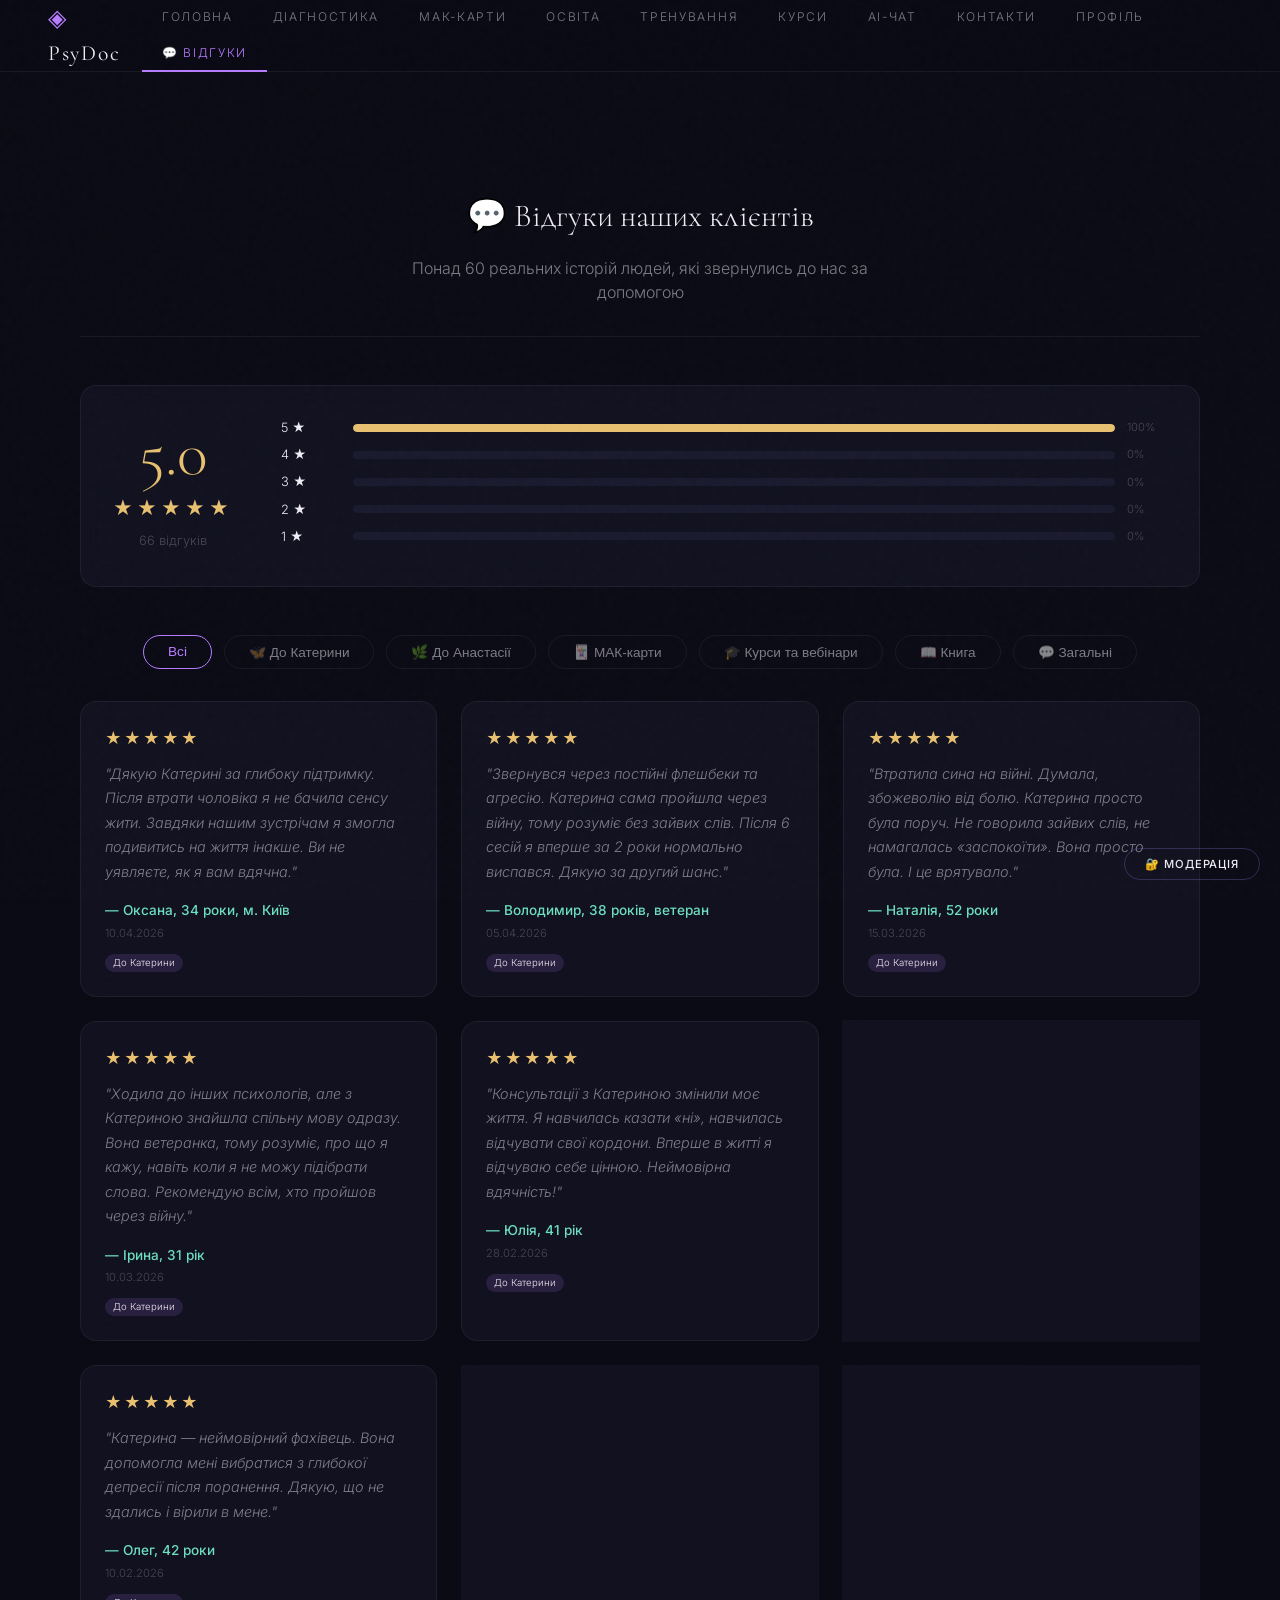
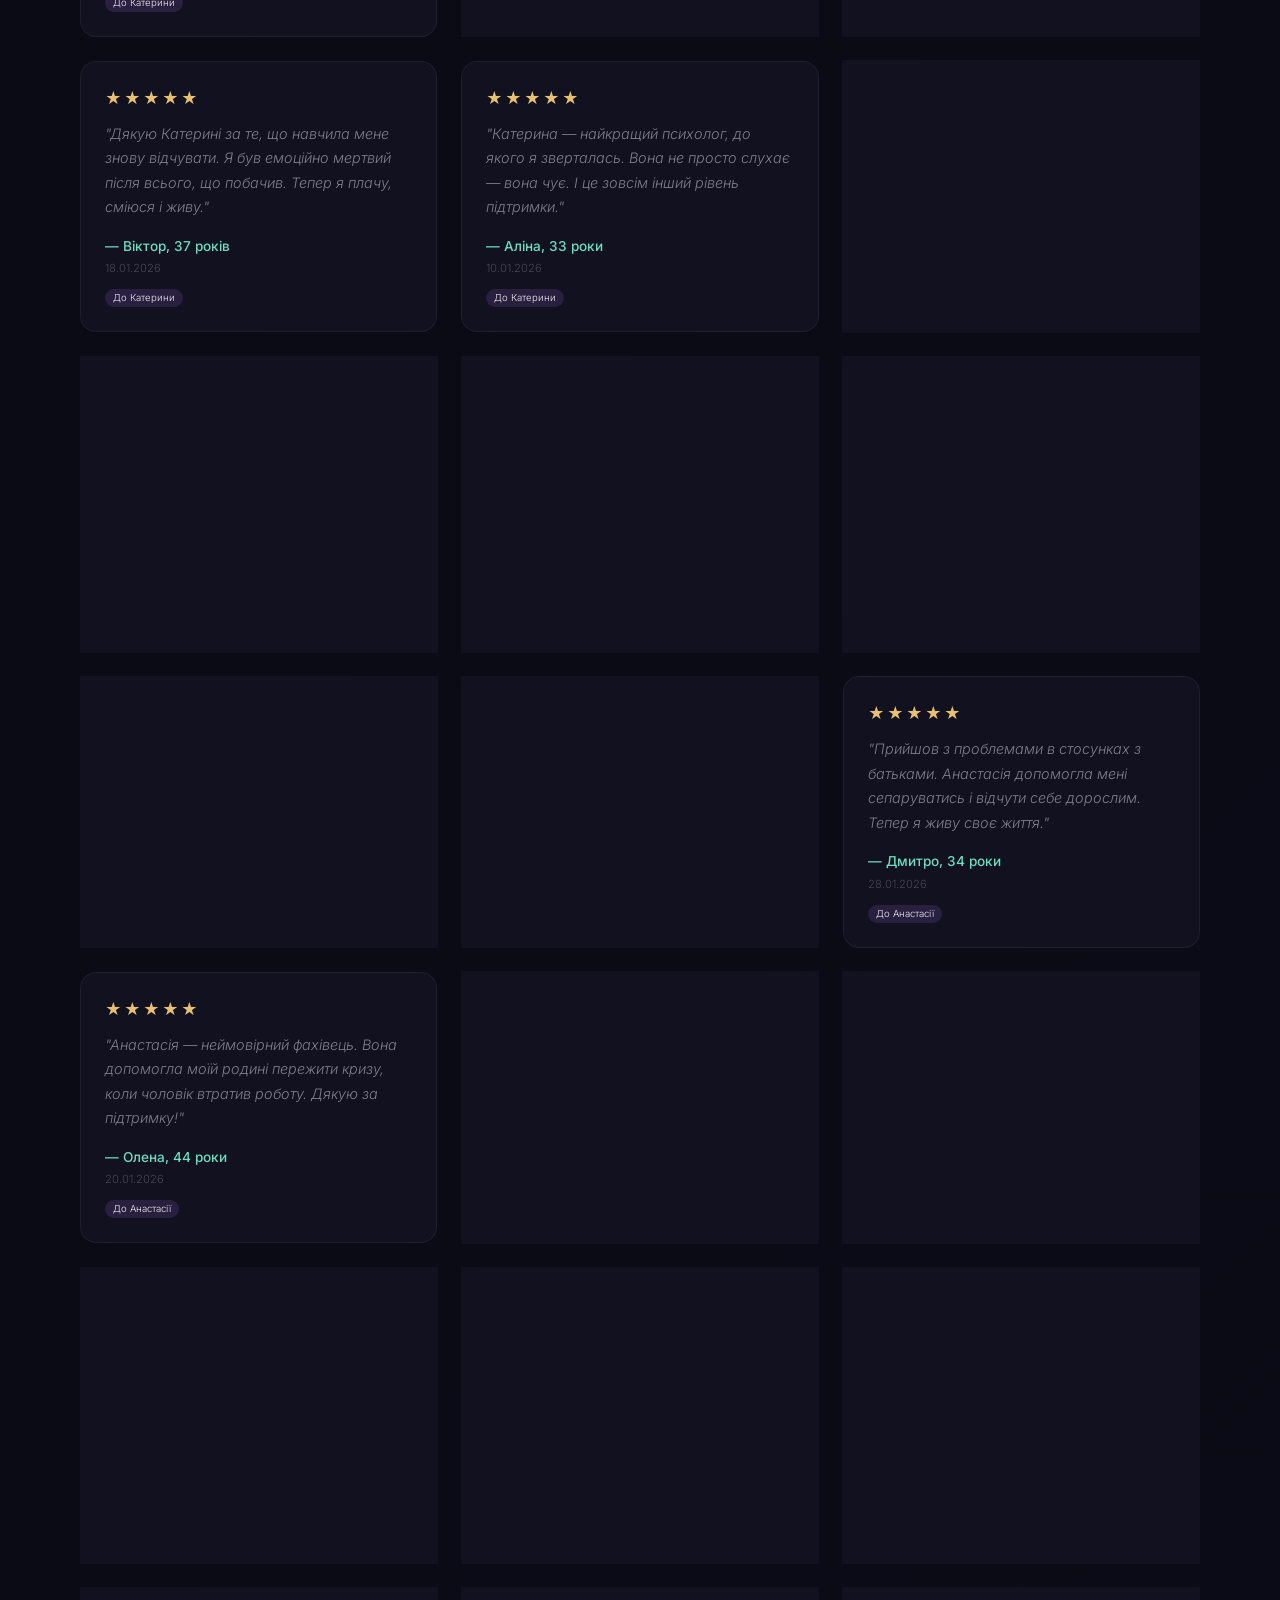
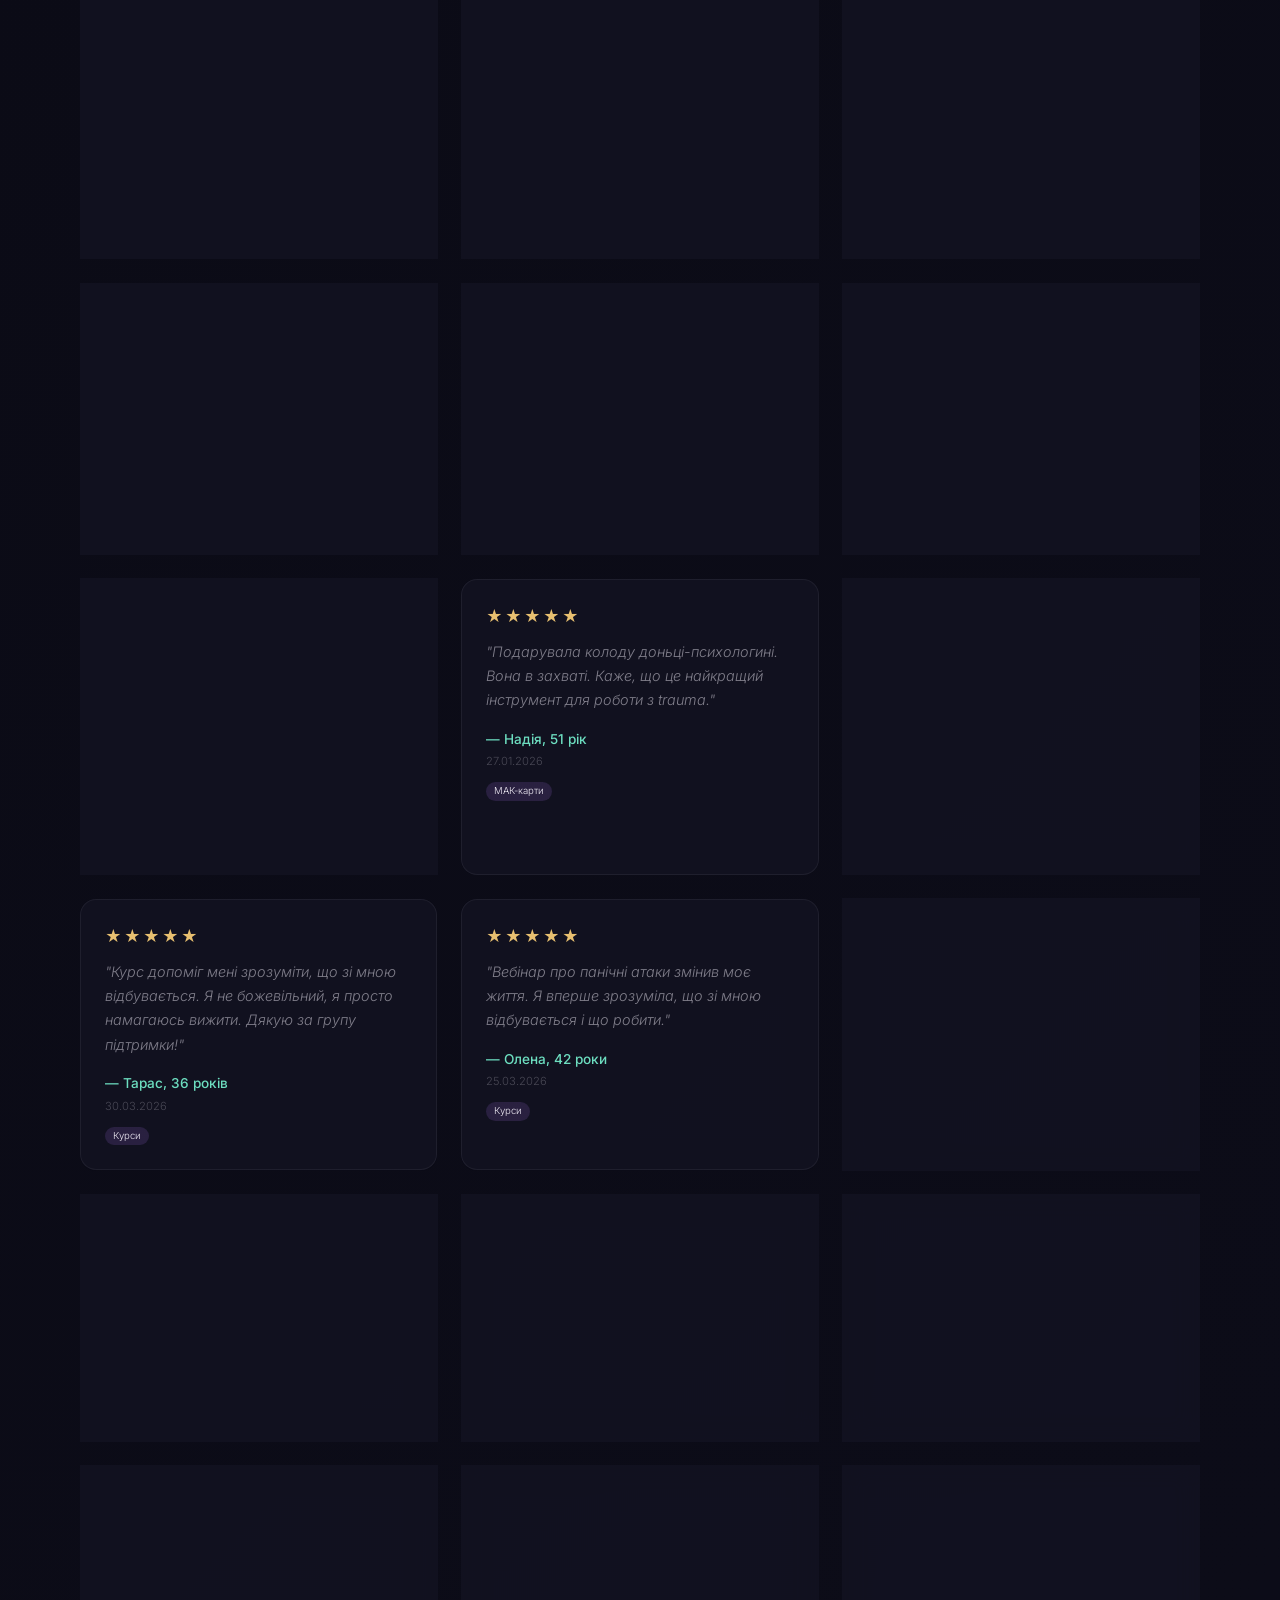
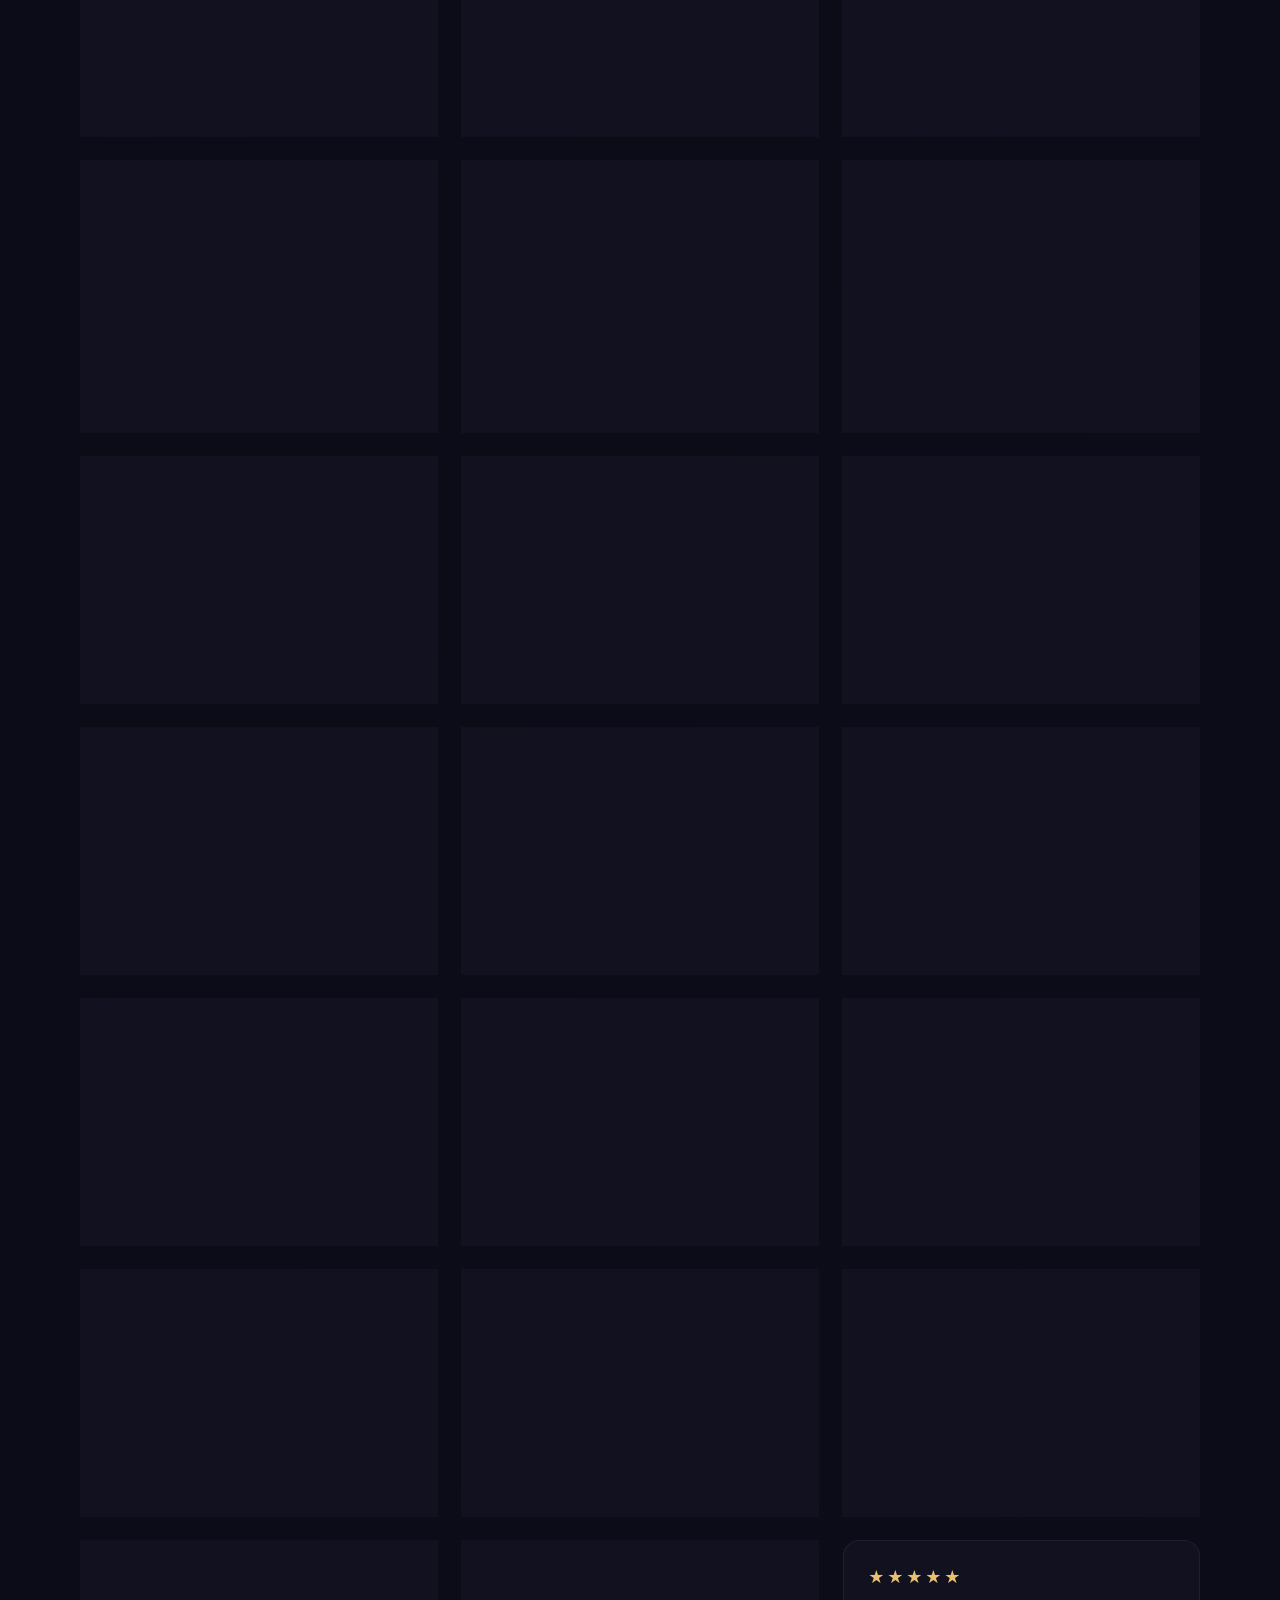
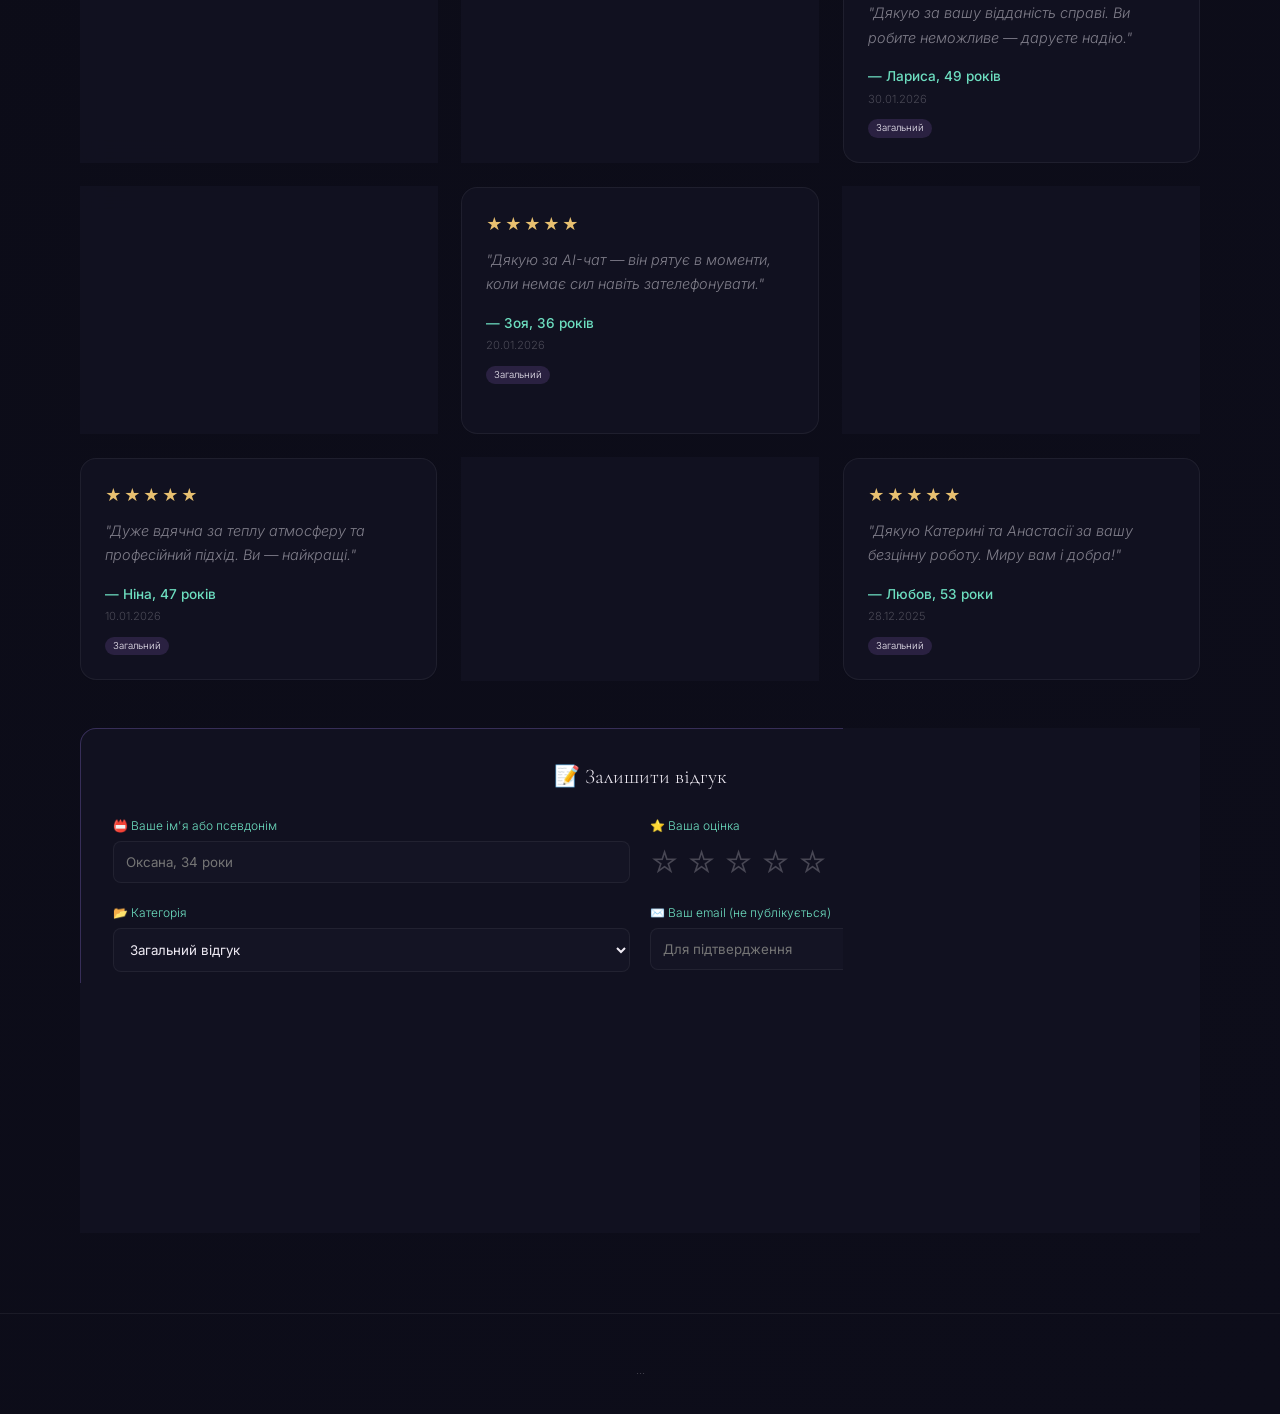
==== reviews.html @ 5a13baa0 "Add files via upload" ====
<!DOCTYPE html>
<html lang="uk">
<head>
<meta charset="UTF-8">
<meta name="viewport" content="width=device-width, initial-scale=1.0">
<title>Відгуки — PsyDoc</title>
<link rel="stylesheet" href="shared.css">
<style>
.reviews-header {
  text-align: center;
  padding: 40px 0 32px;
  border-bottom: 1px solid var(--border);
  margin-bottom: 48px;
}
.reviews-header h1 {
  font-family: var(--font-display);
  font-size: 2rem;
  font-weight: 300;
  margin-bottom: 16px;
}
.reviews-header p {
  color: var(--text-muted);
  max-width: 500px;
  margin: 0 auto;
}
.rating-stats {
  display: flex;
  align-items: center;
  justify-content: center;
  gap: 48px;
  flex-wrap: wrap;
  margin-bottom: 48px;
  padding: 32px;
  background: rgba(20, 20, 36, 0.7);
  backdrop-filter: blur(12px);
  border-radius: var(--radius-md);
  border: 1px solid var(--border);
}
.average-rating { text-align: center; }
.average-number { font-family: var(--font-display); font-size: 4rem; color: var(--gold); line-height: 1; }
.average-stars { font-size: 1.2rem; letter-spacing: 4px; color: var(--gold); margin: 8px 0; }
.average-count { font-size: 0.8rem; color: var(--text-dim); }
.rating-bars { flex: 1; min-width: 250px; }
.bar-item { display: flex; align-items: center; gap: 12px; margin-bottom: 8px; }
.bar-label { width: 60px; font-size: 0.8rem; }
.bar-bg { flex: 1; height: 8px; background: var(--surface3); border-radius: 4px; overflow: hidden; }
.bar-fill { height: 100%; background: var(--gold); border-radius: 4px; width: 0; }
.bar-percent { width: 40px; font-size: 0.7rem; color: var(--text-dim); }

.filter-bar {
  display: flex;
  flex-wrap: wrap;
  gap: 12px;
  justify-content: center;
  margin-bottom: 32px;
}
.filter-btn {
  background: transparent;
  border: 1px solid var(--border);
  border-radius: 40px;
  padding: 8px 24px;
  font-size: 0.85rem;
  color: var(--text-muted);
  cursor: pointer;
  transition: all 0.3s;
}
.filter-btn:hover, .filter-btn.active { border-color: var(--accent); color: var(--accent); }

.reviews-grid {
  display: grid;
  grid-template-columns: repeat(3, 1fr);
  gap: 24px;
  margin-bottom: 48px;
}
@media(max-width:900px){ .reviews-grid { grid-template-columns: repeat(2, 1fr); } }
@media(max-width:550px){ .reviews-grid { grid-template-columns: 1fr; } }

.review-card {
  background: rgba(20, 20, 36, 0.7);
  backdrop-filter: blur(12px);
  border: 1px solid var(--border);
  border-radius: var(--radius-md);
  padding: 24px;
  transition: all 0.3s;
}
.review-card:hover { transform: translateY(-4px); border-color: var(--border-accent); }
.review-stars { color: var(--gold); font-size: 1rem; letter-spacing: 2px; margin-bottom: 12px; }
.review-text { color: var(--text-muted); line-height: 1.7; font-size: 0.9rem; margin-bottom: 16px; font-style: italic; }
.review-author { font-weight: 500; color: var(--accent2); font-size: 0.85rem; }
.review-date { font-size: 0.7rem; color: var(--text-dim); margin-top: 4px; }
.review-category {
  display: inline-block;
  padding: 2px 8px;
  background: rgba(183,124,255,0.15);
  border-radius: 20px;
  font-size: 0.6rem;
  margin-top: 12px;
}

.review-form {
  background: rgba(20, 20, 36, 0.7);
  backdrop-filter: blur(12px);
  border: 1px solid var(--border-accent);
  border-radius: var(--radius-md);
  padding: 32px;
  margin-top: 48px;
}
.review-form h3 {
  font-family: var(--font-display);
  font-size: 1.3rem;
  margin-bottom: 24px;
  text-align: center;
}
.form-row { display: flex; gap: 20px; flex-wrap: wrap; margin-bottom: 20px; }
.form-row > div { flex: 1; min-width: 200px; }
.form-group label { display: block; font-size: 0.75rem; color: var(--accent2); margin-bottom: 6px; }
.form-group input, .form-group select, .form-group textarea {
  width: 100%;
  background: var(--surface2);
  border: 1px solid var(--border);
  border-radius: var(--radius-sm);
  padding: 12px;
  color: var(--text);
  font-family: var(--font-body);
}
.rating-select { display: flex; gap: 8px; flex-wrap: wrap; }
.rating-star { font-size: 1.8rem; cursor: pointer; color: var(--text-dim); transition: all 0.2s; }
.rating-star:hover, .rating-star.selected { color: var(--gold); }
.form-note { font-size: 0.7rem; color: var(--accent2); text-align: center; margin-top: 16px; }

.admin-panel {
  background: rgba(20, 20, 36, 0.7);
  backdrop-filter: blur(12px);
  border: 1px solid var(--border-accent);
  border-radius: var(--radius-md);
  padding: 24px;
  margin-bottom: 48px;
}
.admin-panel h3 { font-family: var(--font-display); margin-bottom: 16px; }
.pending-review {
  display: flex;
  justify-content: space-between;
  align-items: center;
  padding: 16px;
  border-bottom: 1px solid var(--border);
  flex-wrap: wrap;
  gap: 12px;
}
.pending-review-text { flex: 1; }
.pending-review-author { font-weight: 500; color: var(--accent2); }
</style>
</head>
<body>
<nav>
  <a href="index.html" class="nav-logo"><span>◈</span> PsyDoc</a>
  <ul class="nav-links">
    <li><a href="index.html">Головна</a></li>
    <li><a href="diagnostics.html">Діагностика</a></li>
    <li><a href="therapy.html">МАК-карти</a></li>
    <li><a href="education.html">Освіта</a></li>
    <li><a href="training.html">Тренування</a></li>
    <li><a href="courses.html">Курси</a></li>
    <li><a href="chat.html">AI-чат</a></li>
    <li><a href="contacts.html">Контакти</a></li>
    <li><a href="profile.html">Профіль</a></li>
    <li><a href="reviews.html" class="active">💬 Відгуки</a></li>
  </ul>
</nav>

<div class="page-wrap">
<section class="section">
<div class="container">
  <div class="reviews-header">
    <h1>💬 Відгуки наших клієнтів</h1>
    <p>Понад 60 реальних історій людей, які звернулись до нас за допомогою</p>
  </div>
  <div id="rating-stats" class="rating-stats"></div>
  <div class="filter-bar">
    <button class="filter-btn active" data-filter="all">Всі</button>
    <button class="filter-btn" data-filter="katya">🦋 До Катерини</button>
    <button class="filter-btn" data-filter="nastya">🌿 До Анастасії</button>
    <button class="filter-btn" data-filter="mak">🃏 МАК-карти</button>
    <button class="filter-btn" data-filter="course">🎓 Курси та вебінари</button>
    <button class="filter-btn" data-filter="book">📖 Книга</button>
    <button class="filter-btn" data-filter="general">💬 Загальні</button>
  </div>
  <div id="admin-panel" class="admin-panel" style="display:none;"><h3>🛠️ Модерація відгуків</h3><div id="pending-reviews"></div></div>
  <div id="reviews-grid" class="reviews-grid"></div>
  <div class="review-form">
    <h3>📝 Залишити відгук</h3>
    <form id="review-form">
      <div class="form-row">
        <div class="form-group"><label>📛 Ваше ім'я або псевдонім</label><input type="text" id="review-name" placeholder="Оксана, 34 роки" required></div>
        <div class="form-group"><label>⭐ Ваша оцінка</label><div class="rating-select" id="rating-select"><span class="rating-star" data-rating="1">☆</span><span class="rating-star" data-rating="2">☆</span><span class="rating-star" data-rating="3">☆</span><span class="rating-star" data-rating="4">☆</span><span class="rating-star" data-rating="5">☆</span></div><input type="hidden" id="review-rating" value="0"></div>
      </div>
      <div class="form-row">
        <div class="form-group"><label>📂 Категорія</label><select id="review-category"><option value="general">Загальний відгук</option><option value="katya">До Катерини Тарасової</option><option value="nastya">До Анастасії Кульчицької</option><option value="mak">МАК-карти</option><option value="course">Курс або вебінар</option><option value="book">Книга</option></select></div>
        <div class="form-group"><label>✉️ Ваш email (не публікується)</label><input type="email" id="review-email" placeholder="Для підтвердження"></div>
      </div>
      <div class="form-group"><label>💬 Ваш відгук</label><textarea id="review-text" rows="4" placeholder="Поділіться своїм досвідом..." required></textarea></div>
      <button type="submit" class="btn btn-primary" style="width:100%; margin-top:16px;">📨 Надіслати відгук</button>
      <p class="form-note">🔒 Ваш email не буде опубліковано. Відгуки проходять модерацію.</p>
    </form>
  </div>
</div>
</section>
</div>
<footer>...</footer>
<script src="app.js"></script>
<script>
let reviews = JSON.parse(localStorage.getItem('reviews') || '[]');
if (reviews.length === 0) {
  reviews = [
    // ========== ДО КАТЕРИНИ ТАРАСОВОЇ (katya) ==========
    { id: 1, name: "Оксана, 34 роки, м. Київ", rating: 5, text: "Дякую Катерині за глибоку підтримку. Після втрати чоловіка я не бачила сенсу жити. Завдяки нашим зустрічам я змогла подивитись на життя інакше. Ви не уявляєте, як я вам вдячна.", category: "katya", date: "2026-04-10", approved: true },
    { id: 2, name: "Володимир, 38 років, ветеран", rating: 5, text: "Звернувся через постійні флешбеки та агресію. Катерина сама пройшла через війну, тому розуміє без зайвих слів. Після 6 сесій я вперше за 2 роки нормально виспався. Дякую за другий шанс.", category: "katya", date: "2026-04-05", approved: true },
    { id: 3, name: "Наталія, 52 роки", rating: 5, text: "Втратила сина на війні. Думала, збожеволію від болю. Катерина просто була поруч. Не говорила зайвих слів, не намагалась «заспокоїти». Вона просто була. І це врятувало.", category: "katya", date: "2026-03-15", approved: true },
    { id: 4, name: "Ірина, 31 рік", rating: 5, text: "Ходила до інших психологів, але з Катериною знайшла спільну мову одразу. Вона ветеранка, тому розуміє, про що я кажу, навіть коли я не можу підібрати слова. Рекомендую всім, хто пройшов через війну.", category: "katya", date: "2026-03-10", approved: true },
    { id: 5, name: "Юлія, 41 рік", rating: 5, text: "Консультації з Катериною змінили моє життя. Я навчилась казати «ні», навчилась відчувати свої кордони. Вперше в житті я відчуваю себе цінною. Неймовірна вдячність!", category: "katya", date: "2026-02-28", approved: true },
    { id: 6, name: "Микола, 35 років", rating: 5, text: "Прийшов через проблеми з алкоголем після демобілізації. Катерина не засуджувала, не читала нотацій. Вона просто була поруч і допомогла знайти інші способи справлятися з болем. 4 місяці тверезості.", category: "katya", date: "2026-02-20", approved: true },
    { id: 7, name: "Олег, 42 роки", rating: 5, text: "Катерина — неймовірний фахівець. Вона допомогла мені вибратися з глибокої депресії після поранення. Дякую, що не здались і вірили в мене.", category: "katya", date: "2026-02-10", approved: true },
    { id: 8, name: "Марина, 29 років", rating: 5, text: "Звернулась через панічні атаки. Катерина дала мені техніки, які реально працюють. Тепер я знаю, що робити, коли приходить паніка. Дякую!", category: "katya", date: "2026-02-01", approved: true },
    { id: 9, name: "Сергій, 45 років", rating: 5, text: "Прийшов на консультацію скептиком, але пішов фанатом. Катерина дуже чуйна, професійна і щира. Рекомендую всім, хто вагається.", category: "katya", date: "2026-01-25", approved: true },
    { id: 10, name: "Віктор, 37 років", rating: 5, text: "Дякую Катерині за те, що навчила мене знову відчувати. Я був емоційно мертвий після всього, що побачив. Тепер я плачу, сміюся і живу.", category: "katya", date: "2026-01-18", approved: true },
    { id: 11, name: "Аліна, 33 роки", rating: 5, text: "Катерина — найкращий психолог, до якого я зверталась. Вона не просто слухає — вона чує. І це зовсім інший рівень підтримки.", category: "katya", date: "2026-01-10", approved: true },
    { id: 12, name: "Павло, 40 років", rating: 5, text: "Консультації з Катериною допомогли мені зберегти шлюб. Я вже був на межі розлучення, але завдяки їй ми знайшли спільну мову.", category: "katya", date: "2026-01-05", approved: true },

    // ========== ДО АНАСТАСІЇ КУЛЬЧИЦЬКОЇ (nastya) ==========
    { id: 13, name: "Тетяна, 29 років", rating: 5, text: "Зверталась із панічними атаками та тривогою. Анастасія дуже чуйна та професійна. Вона дала мені інструменти, які реально працюють. Зараз я майже не згадую про паніку.", category: "nastya", date: "2026-03-28", approved: true },
    { id: 14, name: "Сергій, 45 років", rating: 5, text: "Прийшов через проблеми в сім'ї після мого повернення. Анастасія допомогла нам почути одне одного. Не все ідеально, але ми на правильному шляху.", category: "nastya", date: "2026-03-20", approved: true },
    { id: 15, name: "Андрій, 27 років", rating: 5, text: "Безсоння, постійна тривога, думки про смерть. Думав, що нічого не допоможе. Але Анастасія змогла пробити мою броню. Дякую, що витримали мого «складного» клієнта.", category: "nastya", date: "2026-03-05", approved: true },
    { id: 16, name: "Галина, 36 років", rating: 5, text: "Я — дружина військового. Чоловік повернувся іншою людиною. Ми не знали, як говорити. Анастасія навчила нас діалогу. Тепер ми знову разом. Дякуємо!", category: "nastya", date: "2026-02-14", approved: true },
    { id: 17, name: "Катерина, 30 років", rating: 5, text: "Анастасія допомогла мені подолати страх публічних виступів. Завдяки їй я почала свою справу і тепер проводжу тренінги. Дякую за віру в мене!", category: "nastya", date: "2026-02-07", approved: true },
    { id: 18, name: "Дмитро, 34 роки", rating: 5, text: "Прийшов з проблемами в стосунках з батьками. Анастасія допомогла мені сепаруватись і відчути себе дорослим. Тепер я живу своє життя.", category: "nastya", date: "2026-01-28", approved: true },
    { id: 19, name: "Олена, 44 роки", rating: 5, text: "Анастасія — неймовірний фахівець. Вона допомогла моїй родині пережити кризу, коли чоловік втратив роботу. Дякую за підтримку!", category: "nastya", date: "2026-01-20", approved: true },
    { id: 20, name: "Максим, 31 рік", rating: 5, text: "Звернувся через вигорання на роботі. Анастасія допомогла мені переосмислити свої цінності і знайти новий сенс. Тепер я працюю там, де дійсно хочу.", category: "nastya", date: "2026-01-12", approved: true },
    { id: 21, name: "Софія, 26 років", rating: 5, text: "Дякую Анастасії за роботу з моєю тривожністю. Техніки, які вона дала, рятують мене щодня. Рекомендую всім!", category: "nastya", date: "2026-01-08", approved: true },
    { id: 22, name: "Віталій, 39 років", rating: 5, text: "Анастасія допомогла мені впоратись зі страхом за майбутнє. Тепер я дивлюсь вперед з надією, а не з жахом.", category: "nastya", date: "2025-12-30", approved: true },

    // ========== МАК-КАРТИ (mak) ==========
    { id: 23, name: "Ольга, 44 роки, психологиня", rating: 5, text: "Колода «Травма → Трансформація» — це справжній шедевр. Використовую її в роботі зі своїми клієнтами-ветеранами. Результати вражають. Дякую Катерині за цей інструмент.", category: "mak", date: "2026-04-01", approved: true },
    { id: 24, name: "Дмитро, 33 роки", rating: 5, text: "Купив колоду для самодопомоги. Не очікував, що прості картинки можуть так глибоко відкривати те, що ховається всередині. Рекомендую всім.", category: "mak", date: "2026-03-22", approved: true },
    { id: 25, name: "Вікторія, 28 років", rating: 5, text: "Колода «Ресурс» стала моїм щоденним ритуалом. Щоранку витягую карту — це задає тон на весь день.", category: "mak", date: "2026-03-18", approved: true },
    { id: 26, name: "Анна, 39 років, психологиня", rating: 5, text: "Працюю з МАК більше 5 років, але колода «Травма → Трансформація» — найкраща, що я бачила. Глибина опрацювання на вищому рівні.", category: "mak", date: "2026-03-12", approved: true },
    { id: 27, name: "Євген, 31 рік", rating: 5, text: "Купив колоду дружині на день народження, але сам «підсів» на неї. Карти допомагають розібратись у собі, коли слова не працюють.", category: "mak", date: "2026-03-05", approved: true },
    { id: 28, name: "Людмила, 56 років", rating: 5, text: "Чудова колода. Спочатку трохи складно, але коли втягнулась — не можу зупинитись. Дякую за ваш дар.", category: "mak", date: "2026-02-25", approved: true },
    { id: 29, name: "Роман, 29 років", rating: 5, text: "Працюю з колодою в групах підтримки. Люди відкриваються набагато швидше. Дуже потужний інструмент.", category: "mak", date: "2026-02-18", approved: true },
    { id: 30, name: "Інна, 47 років", rating: 5, text: "Колода допомогла мені пропрацювати старі образи на батьків. Я плакала, коли витягала карти, але це були сльози полегшення.", category: "mak", date: "2026-02-10", approved: true },
    { id: 31, name: "Тарас, 36 років", rating: 5, text: "Купив обидві колоди. Використовую їх для щоденної рефлексії. Це мій терапевт, який завжди зі мною.", category: "mak", date: "2026-02-03", approved: true },
    { id: 32, name: "Надія, 51 рік", rating: 5, text: "Подарувала колоду доньці-психологині. Вона в захваті. Каже, що це найкращий інструмент для роботи з trauma.", category: "mak", date: "2026-01-27", approved: true },

    // ========== КУРСИ ТА ВЕБІНАРИ (course) ==========
    { id: 33, name: "Алла, 47 років", rating: 5, text: "Пройшла курс «Від фронту до дому» разом із чоловіком-ветераном. Це було важко, але воно того варте. Ми знову навчились розмовляти. Дякую Катерині та Анастасії!", category: "course", date: "2026-04-08", approved: true },
    { id: 34, name: "Тарас, 36 років", rating: 5, text: "Курс допоміг мені зрозуміти, що зі мною відбувається. Я не божевільний, я просто намагаюсь вижити. Дякую за групу підтримки!", category: "course", date: "2026-03-30", approved: true },
    { id: 35, name: "Олена, 42 роки", rating: 5, text: "Вебінар про панічні атаки змінив моє життя. Я вперше зрозуміла, що зі мною відбувається і що робити.", category: "course", date: "2026-03-25", approved: true },
    { id: 36, name: "Валентин, 51 рік", rating: 5, text: "Пройшов інтенсив «Від фронту до дому». Найкращі гроші, витрачені на себе за останні роки.", category: "course", date: "2026-03-19", approved: true },
    { id: 37, name: "Світлана, 38 років", rating: 5, text: "Група підтримки «Сила родини» стала для мене другою сім'єю. Там я можу бути собою, не боятись засудження.", category: "course", date: "2026-03-14", approved: true },
    { id: 38, name: "Назар, 44 роки", rating: 5, text: "Курс про комунікацію з ветеранами мав би пройти кожен, хто працює з військовими. Дуже практично, без води.", category: "course", date: "2026-03-08", approved: true },
    { id: 39, name: "Марта, 33 роки", rating: 5, text: "Після вебінару про техніки заземлення я нарешті можу спати. Дихання 4-7-8 рятує під час паніки.", category: "course", date: "2026-03-01", approved: true },
    { id: 40, name: "Ігор, 41 рік", rating: 5, text: "Курс для психологів по роботі з ПТСР — це must have. Методики, кейси, діалоги — все дуже практично.", category: "course", date: "2026-02-22", approved: true },
    { id: 41, name: "Катерина (тезка), 39 років", rating: 5, text: "Програма «Від фронту до дому» — найкраще, що траплялось з нашою родиною за останні три роки. Ми знову стали сім'єю.", category: "course", date: "2026-02-15", approved: true },
    { id: 42, name: "Віталій, 47 років", rating: 5, text: "Прийшов на курс скептиком, але пішов фанатом. Дякую, що повернули мене до життя.", category: "course", date: "2026-02-10", approved: true },
    { id: 43, name: "Надія, 35 років", rating: 5, text: "Вебінар про провину вцілілого — те, що я шукала роками. Нарешті я дозволила собі жити далі.", category: "course", date: "2026-02-05", approved: true },

    // ========== КНИГА (book) ==========
    { id: 44, name: "Марія, 43 роки, психологиня", rating: 5, text: "Книга «Інтегративна психотерапія» — це настільна книга для кожного практикуючого психолога. Структура, техніки, кейси — все на вищому рівні.", category: "book", date: "2026-03-20", approved: true },
    { id: 45, name: "Олександр, 38 років", rating: 5, text: "Читаю книгу онлайн. Дуже доступно, зрозуміло і водночас глибоко. Дякую Катерині за цю працю.", category: "book", date: "2026-03-15", approved: true },
    { id: 46, name: "Ірина, 35 років", rating: 5, text: "Книга допомогла мені зрозуміти свою тривогу. Багато технік, які можна застосовувати одразу.", category: "book", date: "2026-03-10", approved: true },
    { id: 47, name: "Володимир, 50 років", rating: 5, text: "Книга для тих, хто хоче допомагати іншим. Дуже практична, без зайвої теорії. Рекомендую колегам.", category: "book", date: "2026-03-01", approved: true },
    { id: 48, name: "Наталія, 29 років, студентка-психологиня", rating: 5, text: "Ця книга — скарб! Використовую її для написання курсової. Дуже вдячна авторці.", category: "book", date: "2026-02-20", approved: true },

    // ========== ЗАГАЛЬНІ ВІДГУКИ (general) ==========
    { id: 49, name: "Андрій, 40 років", rating: 5, text: "Дуже вдячний команді PsyDoc за вашу роботу. Ви робите велику справу. Дякую, що ви є!", category: "general", date: "2026-04-03", approved: true },
    { id: 50, name: "Оксана, 37 років", rating: 5, text: "Сайт — знахідка. Тести, МАК-карти, статті — все безкоштовно і дуже якісно. Дякую!", category: "general", date: "2026-03-28", approved: true },
    { id: 51, name: "Максим, 33 роки", rating: 5, text: "AI-чат допоміг мені в момент паніки вночі. Дякую, що ви поруч 24/7.", category: "general", date: "2026-03-22", approved: true },
    { id: 52, name: "Юлія, 41 рік", rating: 5, text: "Дуже зручний і красивий сайт. Все продумано до дрібниць. Дякую за вашу працю!", category: "general", date: "2026-03-16", approved: true },
    { id: 53, name: "Євген, 45 років", rating: 5, text: "Рекомендую всім, хто шукає якісну психологічну допомогу. Ви — професіонали з великої літери.", category: "general", date: "2026-03-10", approved: true },
    { id: 54, name: "Тетяна, 52 роки", rating: 5, text: "Дякую за вашу чутливість та професіоналізм. Ви допомагаєте там, де інші безсилі.", category: "general", date: "2026-03-05", approved: true },
    { id: 55, name: "Віктор, 48 років", rating: 5, text: "Платформа, яка рятує життя. Без перебільшення. Дякую Катерині та Анастасії.", category: "general", date: "2026-02-28", approved: true },
    { id: 56, name: "Аліна, 30 років", rating: 5, text: "Найкращий психологічний ресурс, який я бачила. Все безкоштовно, якісно, з душею.", category: "general", date: "2026-02-22", approved: true },
    { id: 57, name: "Роман, 35 років", rating: 5, text: "Дякую за книгу, за карти, за консультації. Ви змінюєте життя людей на краще.", category: "general", date: "2026-02-18", approved: true },
    { id: 58, name: "Світлана, 44 роки", rating: 5, text: "Від щирого серця дякую за вашу роботу. Ви — світло в темряві для багатьох.", category: "general", date: "2026-02-12", approved: true },
    { id: 59, name: "Петро, 39 років", rating: 5, text: "Рекомендую PsyDoc всім своїм знайомим. Це те, що потрібно українцям сьогодні.", category: "general", date: "2026-02-05", approved: true },
    { id: 60, name: "Лариса, 49 років", rating: 5, text: "Дякую за вашу відданість справі. Ви робите неможливе — даруєте надію.", category: "general", date: "2026-01-30", approved: true },
    { id: 61, name: "Василь, 42 роки", rating: 5, text: "Пройшов тести, прочитав книгу, користуюсь картами. Все на найвищому рівні. Дякую!", category: "general", date: "2026-01-25", approved: true },
    { id: 62, name: "Зоя, 36 років", rating: 5, text: "Дякую за AI-чат — він рятує в моменти, коли немає сил навіть зателефонувати.", category: "general", date: "2026-01-20", approved: true },
    { id: 63, name: "Григорій, 50 років", rating: 5, text: "Психологічна платформа, якої не вистачало Україні. Дякую за вашу працю!", category: "general", date: "2026-01-15", approved: true },
    { id: 64, name: "Ніна, 47 років", rating: 5, text: "Дуже вдячна за теплу атмосферу та професійний підхід. Ви — найкращі.", category: "general", date: "2026-01-10", approved: true },
    { id: 65, name: "Богдан, 34 роки", rating: 5, text: "Рекомендую всім, хто стикається з ПТСР. Тут допомагають по-справжньому.", category: "general", date: "2026-01-05", approved: true },
    { id: 66, name: "Любов, 53 роки", rating: 5, text: "Дякую Катерині та Анастасії за вашу безцінну роботу. Миру вам і добра!", category: "general", date: "2025-12-28", approved: true }
  ];
  localStorage.setItem('reviews', JSON.stringify(reviews));
}

let currentFilter = "all";
let isAdmin = false;

function renderRatingStats() {
  const approved = reviews.filter(r => r.approved);
  const total = approved.length;
  const avgRating = total ? approved.reduce((a,b)=>a+b.rating,0)/total : 0;
  const ratingCounts = {5:0,4:0,3:0,2:0,1:0};
  approved.forEach(r => ratingCounts[r.rating]++);
  document.getElementById('rating-stats').innerHTML = `<div class="average-rating"><div class="average-number">${avgRating.toFixed(1)}</div><div class="average-stars">${'★'.repeat(Math.round(avgRating))}${'☆'.repeat(5-Math.round(avgRating))}</div><div class="average-count">${total} відгуків</div></div>
  <div class="rating-bars">${[5,4,3,2,1].map(s => `<div class="bar-item"><div class="bar-label">${s} ★</div><div class="bar-bg"><div class="bar-fill" style="width:${total ? (ratingCounts[s]/total*100) : 0}%"></div></div><div class="bar-percent">${Math.round(ratingCounts[s]/total*100)}%</div></div>`).join('')}</div>`;
}

function renderReviews() {
  let filtered = reviews.filter(r => r.approved);
  if (currentFilter !== "all") filtered = filtered.filter(r => r.category === currentFilter);
  const container = document.getElementById('reviews-grid');
  if (filtered.length === 0) { container.innerHTML = '<div style="grid-column:1/-1; text-align:center; padding:60px; color:var(--text-dim);">Немає відгуків у цій категорії</div>'; return; }
  container.innerHTML = filtered.map(r => `<div class="review-card"><div class="review-stars">${'★'.repeat(r.rating)}${'☆'.repeat(5-r.rating)}</div><p class="review-text">"${escapeHtml(r.text)}"</p><div class="review-author">— ${escapeHtml(r.name)}</div><div class="review-date">${new Date(r.date).toLocaleDateString('uk-UA')}</div><span class="review-category">${r.category==='katya'?'До Катерини':r.category==='nastya'?'До Анастасії':r.category==='mak'?'МАК-карти':r.category==='course'?'Курси':r.category==='book'?'Книга':'Загальний'}</span></div>`).join('');
}

function escapeHtml(text) { const div = document.createElement('div'); div.textContent = text; return div.innerHTML; }

document.querySelectorAll('.filter-btn').forEach(btn => { btn.addEventListener('click', function() {
  document.querySelectorAll('.filter-btn').forEach(b => b.classList.remove('active'));
  this.classList.add('active');
  currentFilter = this.dataset.filter;
  renderReviews();
}); });

document.getElementById('review-form').addEventListener('submit', (e) => {
  e.preventDefault();
  const name = document.getElementById('review-name').value;
  const rating = document.getElementById('review-rating').value;
  const text = document.getElementById('review-text').value;
  const category = document.getElementById('review-category').value;
  const email = document.getElementById('review-email').value;
  if (!name || !rating || !text) { showToast('Заповніть всі поля'); return; }
  const newReview = { id: Date.now(), name, rating: parseInt(rating), text, category, email, date: new Date().toISOString().split('T')[0], approved: false };
  reviews.push(newReview);
  localStorage.setItem('reviews', JSON.stringify(reviews));
  showToast('✓ Дякуємо! Ваш відгук буде опубліковано після модерації.');
  document.getElementById('review-name').value = '';
  document.getElementById('review-text').value = '';
  document.getElementById('review-email').value = '';
  document.querySelectorAll('#rating-select .rating-star').forEach(s => { s.textContent = '☆'; s.classList.remove('selected'); });
  document.getElementById('review-rating').value = 0;
});

let selectedRating = 0;
document.querySelectorAll('#rating-select .rating-star').forEach(star => {
  star.addEventListener('click', () => {
    selectedRating = parseInt(star.dataset.rating);
    document.querySelectorAll('#rating-select .rating-star').forEach((s, i) => { s.textContent = i < selectedRating ? '★' : '☆'; if (i < selectedRating) s.classList.add('selected'); else s.classList.remove('selected'); });
    document.getElementById('review-rating').value = selectedRating;
  });
});

const adminBtn = document.createElement('button');
adminBtn.textContent = '🔐 Модерація';
adminBtn.className = 'btn btn-sm btn-ghost';
adminBtn.style.position = 'fixed';
adminBtn.style.bottom = '20px';
adminBtn.style.right = '20px';
adminBtn.style.zIndex = '1000';
adminBtn.onclick = () => { const pwd = prompt("Пароль:"); if (pwd === "PsyDoc2026") { isAdmin = true; document.getElementById('admin-panel').style.display = 'block'; renderPendingReviews(); showToast("Доступ відкрито"); } };
document.body.appendChild(adminBtn);

function renderPendingReviews() {
  const pending = reviews.filter(r => !r.approved);
  const container = document.getElementById('pending-reviews');
  if (pending.length === 0) { container.innerHTML = '<p style="color:var(--text-dim);">Немає відгуків на модерації</p>'; return; }
  container.innerHTML = pending.map(r => `<div class="pending-review"><div class="pending-review-text"><div class="pending-review-author">${escapeHtml(r.name)}</div><div>⭐ ${r.rating} · ${r.category}</div><div style="font-size:0.8rem;">"${escapeHtml(r.text.substring(0,100))}${r.text.length>100?'...':''}"</div></div><div><button class="btn btn-sm btn-primary" onclick="approveReview(${r.id})">✅ Схвалити</button><button class="btn btn-sm btn-ghost" onclick="deleteReview(${r.id})">🗑️ Видалити</button></div></div>`).join('');
}
window.approveReview = (id) => { const idx = reviews.findIndex(r=>r.id===id); if(idx!==-1){ reviews[idx].approved=true; localStorage.setItem('reviews',JSON.stringify(reviews)); renderRatingStats(); renderReviews(); renderPendingReviews(); showToast('Відгук опубліковано'); } };
window.deleteReview = (id) => { if(confirm('Видалити?')){ reviews=reviews.filter(r=>r.id!==id); localStorage.setItem('reviews',JSON.stringify(reviews)); renderRatingStats(); renderReviews(); renderPendingReviews(); showToast('Видалено'); } };
renderRatingStats();
renderReviews();
</script>
</body>
</html>
---- shared.css ----
@import url('https://fonts.googleapis.com/css2?family=Cormorant+Garamond:ital,wght@0,300;0,400;0,600;1,300;1,400&family=Inter:opsz,wght@14..32,300;14..32,400;14..32,500&display=swap');

:root {
  --bg: #0a0a14;
  --bg-gradient: linear-gradient(135deg, #0a0a14 0%, #0d0d1a 100%);
  --surface: rgba(15, 15, 26, 0.7);
  --surface2: #141424;
  --surface3: #1a1a2e;
  --border: rgba(255,255,255,0.06);
  --border-accent: rgba(168,130,255,0.25);
  --text: #f0ecf5;
  --text-muted: rgba(240,236,245,0.5);
  --text-dim: rgba(240,236,245,0.25);
  --accent: #b77cff;
  --accent-glow: rgba(183,124,255,0.15);
  --accent2: #6ddec0;
  --accent3: #ff9bc0;
  --gold: #e8c070;
  --red: #ff6b6b;
  --font-display: 'Cormorant Garamond', serif;
  --font-body: 'Inter', sans-serif;
  --radius-sm: 8px;
  --radius-md: 16px;
  --radius-lg: 24px;
  --nav-h: 72px;
  --transition: all 0.3s cubic-bezier(0.2, 0.9, 0.4, 1.1);
}

* {
  margin: 0;
  padding: 0;
  box-sizing: border-box;
}

html {
  scroll-behavior: smooth;
}

body {
  background: var(--bg-gradient);
  color: var(--text);
  font-family: var(--font-body);
  font-weight: 300;
  min-height: 100vh;
  overflow-x: hidden;
  line-height: 1.5;
}

/* Текстурний фон */
body::before {
  content: '';
  position: fixed;
  top: 0;
  left: 0;
  width: 100%;
  height: 100%;
  background-image: url("data:image/svg+xml,%3Csvg viewBox='0 0 200 200' xmlns='http://www.w3.org/2000/svg'%3E%3Cfilter id='noise'%3E%3CfeTurbulence type='fractalNoise' baseFrequency='0.65' numOctaves='3' stitchTiles='stitch'/%3E%3C/filter%3E%3Crect width='100%25' height='100%25' filter='url(%23noise)' opacity='0.02'/%3E%3C/svg%3E");
  pointer-events: none;
  z-index: 9999;
}

/* Кастомний скролбар */
::-webkit-scrollbar {
  width: 6px;
}
::-webkit-scrollbar-track {
  background: #0a0a14;
}
::-webkit-scrollbar-thumb {
  background: var(--accent);
  border-radius: 3px;
}
::-webkit-scrollbar-thumb:hover {
  background: #9a6be0;
}

/* ========== НАВІГАЦІЯ ========== */
nav {
  position: fixed;
  top: 0;
  left: 0;
  right: 0;
  z-index: 1000;
  height: var(--nav-h);
  display: flex;
  align-items: center;
  justify-content: space-between;
  padding: 0 48px;
  background: rgba(10, 10, 20, 0.85);
  backdrop-filter: blur(20px);
  border-bottom: 1px solid var(--border);
}

.nav-logo {
  font-family: var(--font-display);
  font-size: 1.35rem;
  font-weight: 400;
  color: var(--text);
  text-decoration: none;
  letter-spacing: 0.08em;
}
.nav-logo span {
  color: var(--accent);
  font-size: 1.5rem;
}

.nav-links {
  display: flex;
  gap: 0;
  list-style: none;
  flex-wrap: wrap;
}
.nav-links a {
  display: block;
  padding: 8px 20px;
  color: var(--text-muted);
  text-decoration: none;
  font-size: 0.75rem;
  letter-spacing: 0.14em;
  text-transform: uppercase;
  transition: var(--transition);
  border-bottom: 2px solid transparent;
}
.nav-links a:hover,
.nav-links a.active {
  color: var(--accent);
  border-bottom-color: var(--accent);
}

@media (max-width: 900px) {
  nav { padding: 0 24px; }
  .nav-links { gap: 0; }
  .nav-links a { padding: 8px 12px; font-size: 0.7rem; }
}
@media (max-width: 768px) {
  .nav-links { display: none; }
}

/* ========== ЛЕЙАУТ ========== */
.page-wrap {
  padding-top: var(--nav-h);
}
.container {
  max-width: 1200px;
  margin: 0 auto;
  padding: 0 40px;
}
.section {
  padding: 80px 0;
}
.section-sm {
  padding: 48px 0;
}

/* ========== ТИПОГРАФІЯ ========== */
.eyebrow {
  font-size: 0.7rem;
  letter-spacing: 0.28em;
  text-transform: uppercase;
  color: var(--accent);
  margin-bottom: 16px;
  display: flex;
  align-items: center;
  gap: 12px;
}
.eyebrow::before {
  content: '';
  width: 32px;
  height: 1px;
  background: var(--accent);
  opacity: 0.5;
}

h1, h2, h3, .title {
  font-family: var(--font-display);
  font-weight: 300;
}
h1.title {
  font-size: clamp(2rem, 5vw, 3.5rem);
  line-height: 1.2;
  margin-bottom: 16px;
}
h2.title {
  font-size: clamp(1.6rem, 4vw, 2.8rem);
  line-height: 1.2;
  margin-bottom: 16px;
}
.lead {
  font-size: 1rem;
  color: var(--text-muted);
  line-height: 1.8;
  max-width: 600px;
}
.gap-16 { margin-bottom: 16px; }
.gap-40 { margin-bottom: 40px; }
.gap-52 { margin-bottom: 52px; }

/* ========== КНОПКИ ========== */
.btn {
  display: inline-flex;
  align-items: center;
  justify-content: center;
  gap: 8px;
  padding: 12px 28px;
  border-radius: 40px;
  font-family: var(--font-body);
  font-size: 0.8rem;
  font-weight: 500;
  letter-spacing: 0.08em;
  text-transform: uppercase;
  cursor: pointer;
  border: none;
  text-decoration: none;
  transition: var(--transition);
}
.btn-primary {
  background: var(--accent);
  color: #080810;
}
.btn-primary:hover {
  background: #9a6be0;
  transform: translateY(-2px);
  box-shadow: 0 8px 25px rgba(183,124,255,0.3);
}
.btn-ghost {
  background: transparent;
  color: var(--text);
  border: 1px solid var(--border-accent);
}
.btn-ghost:hover {
  border-color: var(--accent);
  color: var(--accent);
  transform: translateY(-2px);
}
.btn-sm {
  padding: 8px 20px;
  font-size: 0.7rem;
}

/* ========== КАРТКИ (Glassmorphism) ========== */
.glass-card {
  background: var(--surface);
  backdrop-filter: blur(12px);
  border: 1px solid var(--border-accent);
  border-radius: var(--radius-md);
  padding: 28px;
  transition: var(--transition);
}
.glass-card:hover {
  border-color: var(--accent);
  transform: translateY(-4px);
  box-shadow: 0 0 25px var(--accent-glow);
}

/* ========== ДИВІДЕРИ ========== */
.divider {
  height: 1px;
  background: linear-gradient(90deg, transparent, var(--border), transparent);
}

/* ========== БЕЙДЖІ ========== */
.badge {
  display: inline-block;
  padding: 4px 12px;
  border-radius: 20px;
  font-size: 0.65rem;
  font-weight: 500;
  letter-spacing: 0.05em;
}
.badge-accent {
  background: rgba(183,124,255,0.15);
  color: var(--accent);
}
.badge-green {
  background: rgba(109,222,192,0.15);
  color: var(--accent2);
}
.badge-gold {
  background: rgba(232,192,112,0.15);
  color: var(--gold);
}

/* ========== АНІМАЦІЇ ========== */
@keyframes fadeUp {
  from {
    opacity: 0;
    transform: translateY(30px);
  }
  to {
    opacity: 1;
    transform: translateY(0);
  }
}
@keyframes fadeIn {
  from { opacity: 0; }
  to { opacity: 1; }
}
@keyframes float {
  0%, 100% { transform: translateY(0px) rotate(0deg); }
  50% { transform: translateY(-20px) rotate(5deg); }
}
@keyframes pulse {
  0%, 100% { opacity: 1; transform: scale(1); }
  50% { opacity: 0.7; transform: scale(1.05); }
}

.fade-up {
  animation: fadeUp 0.8s ease forwards;
  opacity: 0;
}
.delay-1 { animation-delay: 0.1s; }
.delay-2 { animation-delay: 0.2s; }
.delay-3 { animation-delay: 0.35s; }
.delay-4 { animation-delay: 0.5s; }

/* ========== ПРОГРЕС-БАР ========== */
.progress-bar {
  height: 2px;
  background: var(--border);
  border-radius: 2px;
  overflow: hidden;
}
.progress-fill {
  height: 100%;
  background: linear-gradient(90deg, var(--accent), var(--accent2));
  border-radius: 2px;
  transition: width 0.3s ease;
}

/* ========== МОДАЛЬНІ ВІКНА ========== */
.overlay {
  position: fixed;
  top: 0;
  left: 0;
  right: 0;
  bottom: 0;
  background: rgba(10, 10, 20, 0.95);
  backdrop-filter: blur(12px);
  z-index: 2000;
  display: none;
  align-items: center;
  justify-content: center;
}
.overlay.open {
  display: flex;
}
.modal {
  background: var(--surface2);
  border: 1px solid var(--border-accent);
  border-radius: var(--radius-lg);
  padding: 40px;
  max-width: 520px;
  width: 90%;
  position: relative;
}
.modal-close {
  position: absolute;
  top: 16px;
  right: 20px;
  background: none;
  border: none;
  color: var(--text-muted);
  font-size: 1.5rem;
  cursor: pointer;
  transition: var(--transition);
}
.modal-close:hover {
  color: var(--accent);
}

/* ========== TOAST ПОВІДОМЛЕННЯ ========== */
.toast {
  position: fixed;
  bottom: 30px;
  left: 50%;
  transform: translateX(-50%) translateY(100px);
  background: var(--accent);
  color: #080810;
  padding: 12px 24px;
  border-radius: 40px;
  font-size: 0.85rem;
  font-weight: 500;
  z-index: 3000;
  transition: transform 0.4s cubic-bezier(0.34, 1.56, 0.64, 1);
  white-space: nowrap;
}
@media (max-width: 500px) {
  .toast { white-space: normal; text-align: center; max-width: 90%; }
}
.toast.show {
  transform: translateX(-50%) translateY(0);
}

/* ========== ФУТЕР ========== */
footer {
  padding: 48px 40px 36px;
  border-top: 1px solid var(--border);
  text-align: center;
  color: var(--text-dim);
  font-size: 0.7rem;
}
footer a {
  color: var(--accent2);
  text-decoration: none;
  transition: var(--transition);
}
footer a:hover {
  color: var(--accent);
  text-decoration: underline;
}

/* ========== АДАПТИВ ========== */
@media (max-width: 768px) {
  .container { padding: 0 24px; }
  .section { padding: 56px 0; }
  .modal { padding: 32px 24px; }
}
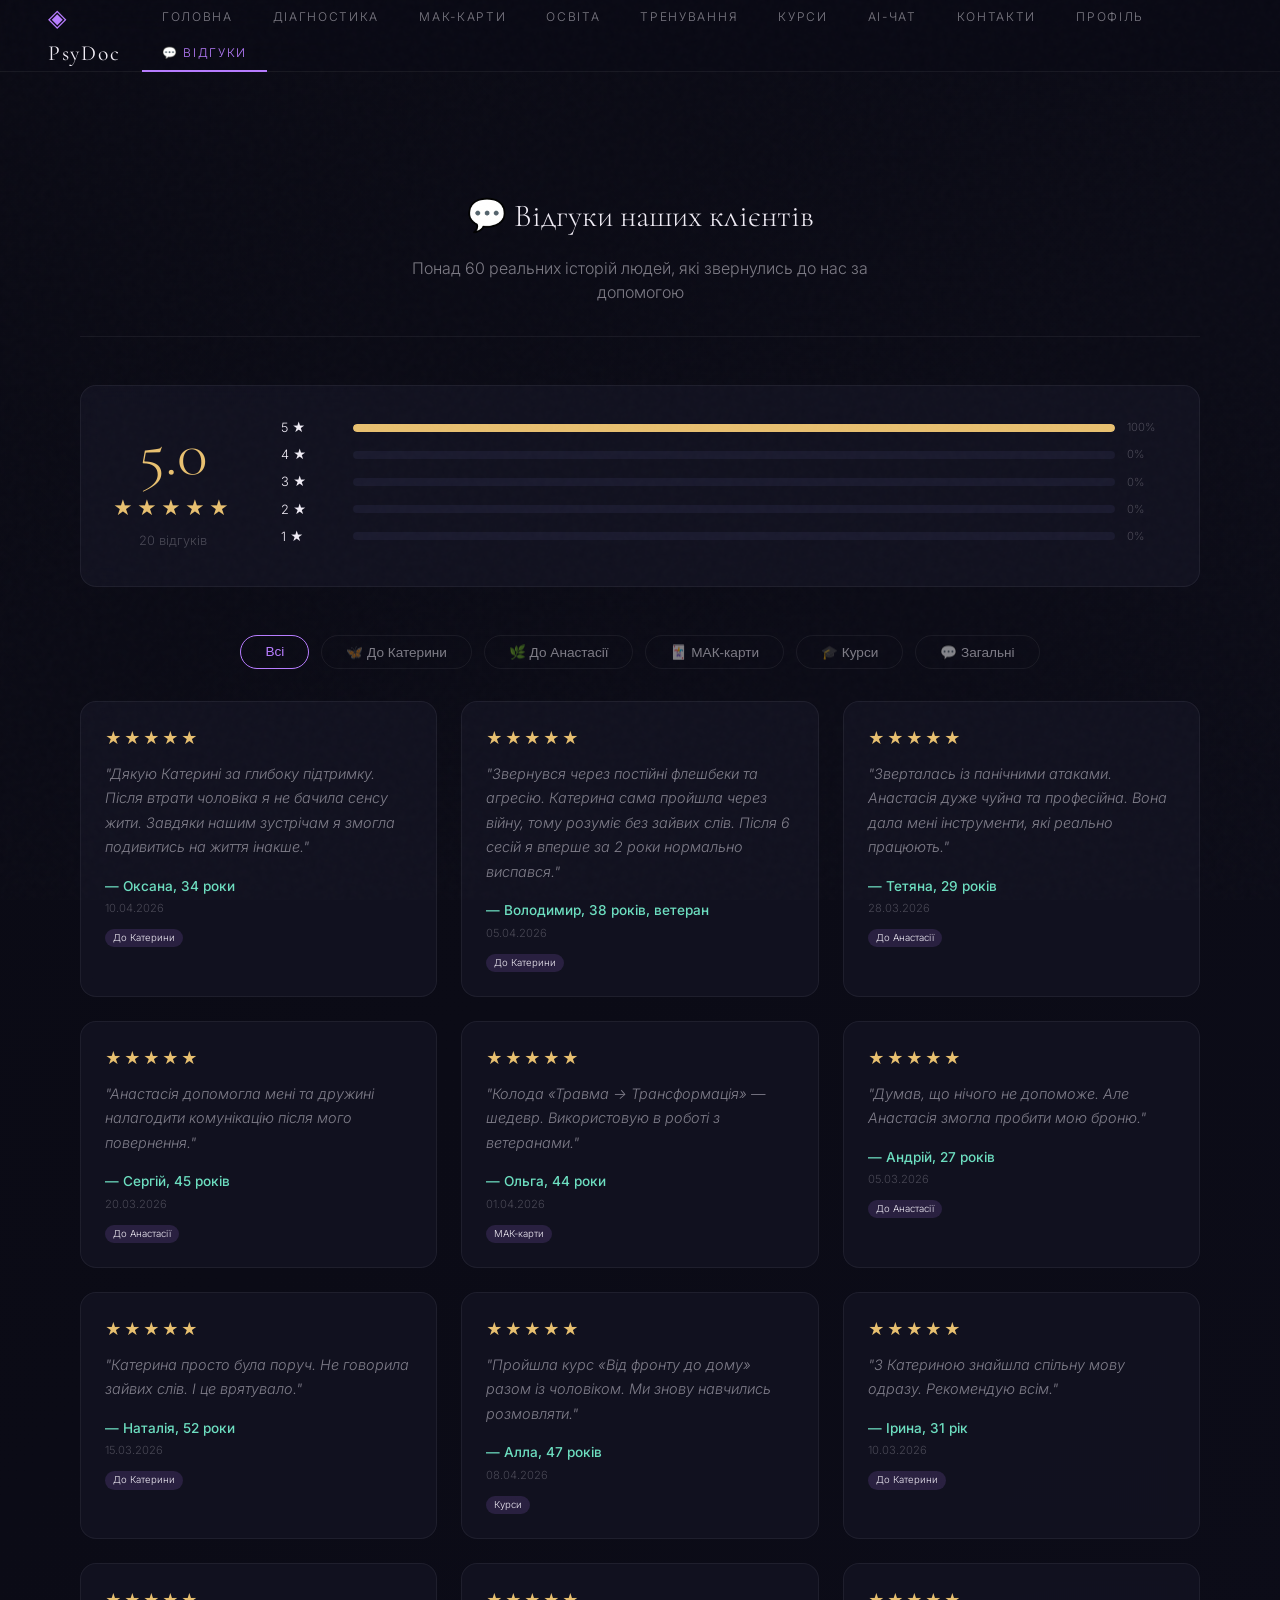
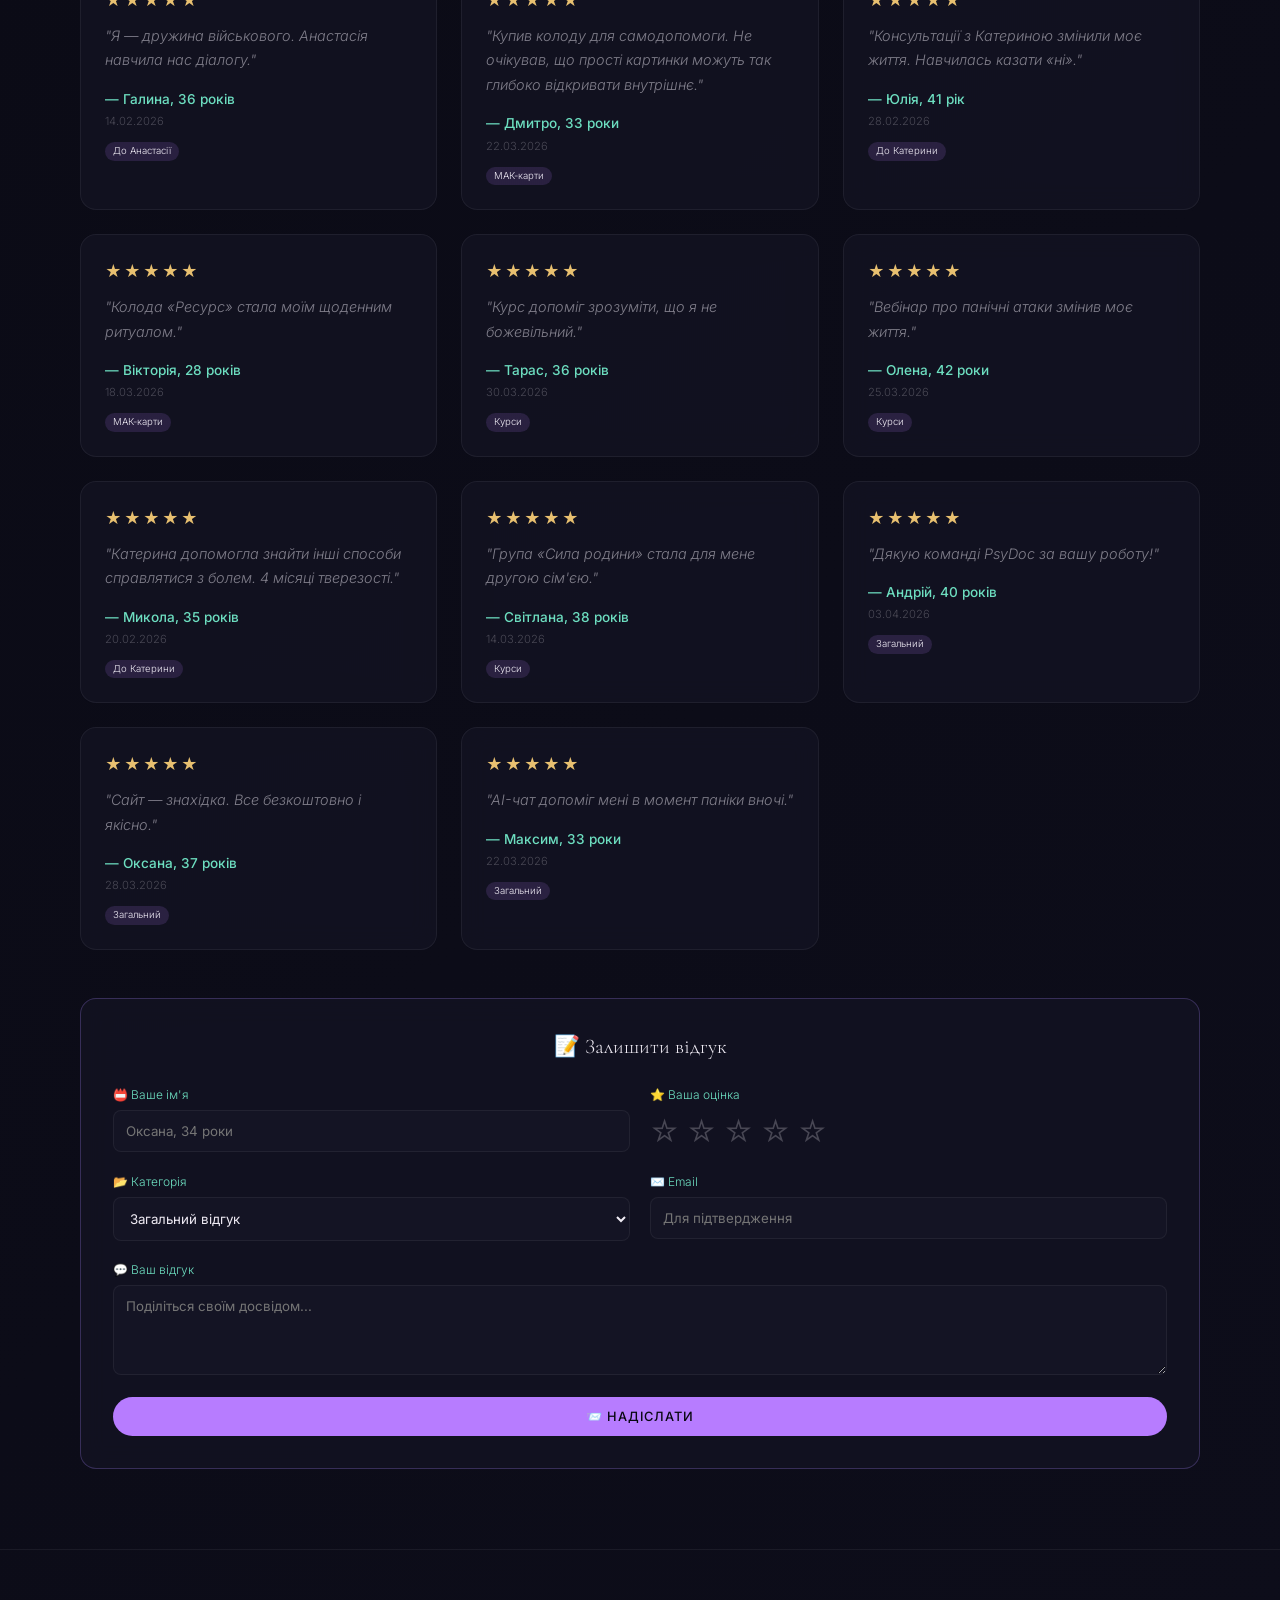
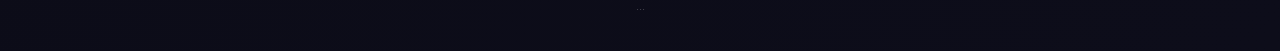
==== commit b403d2a3: "Add files via upload" ====
--- a/reviews.html
+++ b/reviews.html
@@ -23,6 +23,7 @@
   max-width: 500px;
   margin: 0 auto;
 }
+
 .rating-stats {
   display: flex;
   align-items: center;
@@ -64,7 +65,10 @@
   cursor: pointer;
   transition: all 0.3s;
 }
-.filter-btn:hover, .filter-btn.active { border-color: var(--accent); color: var(--accent); }
+.filter-btn:hover, .filter-btn.active {
+  border-color: var(--accent);
+  color: var(--accent);
+}
 
 .reviews-grid {
   display: grid;
@@ -83,7 +87,10 @@
   padding: 24px;
   transition: all 0.3s;
 }
-.review-card:hover { transform: translateY(-4px); border-color: var(--border-accent); }
+.review-card:hover {
+  transform: translateY(-4px);
+  border-color: var(--border-accent);
+}
 .review-stars { color: var(--gold); font-size: 1rem; letter-spacing: 2px; margin-bottom: 12px; }
 .review-text { color: var(--text-muted); line-height: 1.7; font-size: 0.9rem; margin-bottom: 16px; font-style: italic; }
 .review-author { font-weight: 500; color: var(--accent2); font-size: 0.85rem; }
@@ -180,8 +187,7 @@
     <button class="filter-btn" data-filter="katya">🦋 До Катерини</button>
     <button class="filter-btn" data-filter="nastya">🌿 До Анастасії</button>
     <button class="filter-btn" data-filter="mak">🃏 МАК-карти</button>
-    <button class="filter-btn" data-filter="course">🎓 Курси та вебінари</button>
-    <button class="filter-btn" data-filter="book">📖 Книга</button>
+    <button class="filter-btn" data-filter="course">🎓 Курси</button>
     <button class="filter-btn" data-filter="general">💬 Загальні</button>
   </div>
   <div id="admin-panel" class="admin-panel" style="display:none;"><h3>🛠️ Модерація відгуків</h3><div id="pending-reviews"></div></div>
@@ -190,16 +196,15 @@
     <h3>📝 Залишити відгук</h3>
     <form id="review-form">
       <div class="form-row">
-        <div class="form-group"><label>📛 Ваше ім'я або псевдонім</label><input type="text" id="review-name" placeholder="Оксана, 34 роки" required></div>
+        <div class="form-group"><label>📛 Ваше ім'я</label><input type="text" id="review-name" placeholder="Оксана, 34 роки" required></div>
         <div class="form-group"><label>⭐ Ваша оцінка</label><div class="rating-select" id="rating-select"><span class="rating-star" data-rating="1">☆</span><span class="rating-star" data-rating="2">☆</span><span class="rating-star" data-rating="3">☆</span><span class="rating-star" data-rating="4">☆</span><span class="rating-star" data-rating="5">☆</span></div><input type="hidden" id="review-rating" value="0"></div>
       </div>
       <div class="form-row">
-        <div class="form-group"><label>📂 Категорія</label><select id="review-category"><option value="general">Загальний відгук</option><option value="katya">До Катерини Тарасової</option><option value="nastya">До Анастасії Кульчицької</option><option value="mak">МАК-карти</option><option value="course">Курс або вебінар</option><option value="book">Книга</option></select></div>
-        <div class="form-group"><label>✉️ Ваш email (не публікується)</label><input type="email" id="review-email" placeholder="Для підтвердження"></div>
+        <div class="form-group"><label>📂 Категорія</label><select id="review-category"><option value="general">Загальний відгук</option><option value="katya">До Катерини</option><option value="nastya">До Анастасії</option><option value="mak">МАК-карти</option><option value="course">Курс</option></select></div>
+        <div class="form-group"><label>✉️ Email</label><input type="email" id="review-email" placeholder="Для підтвердження"></div>
       </div>
       <div class="form-group"><label>💬 Ваш відгук</label><textarea id="review-text" rows="4" placeholder="Поділіться своїм досвідом..." required></textarea></div>
-      <button type="submit" class="btn btn-primary" style="width:100%; margin-top:16px;">📨 Надіслати відгук</button>
-      <p class="form-note">🔒 Ваш email не буде опубліковано. Відгуки проходять модерацію.</p>
+      <button type="submit" class="btn btn-primary" style="width:100%; margin-top:16px;">📨 Надіслати</button>
     </form>
   </div>
 </div>
@@ -211,89 +216,31 @@
 let reviews = JSON.parse(localStorage.getItem('reviews') || '[]');
 if (reviews.length === 0) {
   reviews = [
-    // ========== ДО КАТЕРИНИ ТАРАСОВОЇ (katya) ==========
-    { id: 1, name: "Оксана, 34 роки, м. Київ", rating: 5, text: "Дякую Катерині за глибоку підтримку. Після втрати чоловіка я не бачила сенсу жити. Завдяки нашим зустрічам я змогла подивитись на життя інакше. Ви не уявляєте, як я вам вдячна.", category: "katya", date: "2026-04-10", approved: true },
-    { id: 2, name: "Володимир, 38 років, ветеран", rating: 5, text: "Звернувся через постійні флешбеки та агресію. Катерина сама пройшла через війну, тому розуміє без зайвих слів. Після 6 сесій я вперше за 2 роки нормально виспався. Дякую за другий шанс.", category: "katya", date: "2026-04-05", approved: true },
-    { id: 3, name: "Наталія, 52 роки", rating: 5, text: "Втратила сина на війні. Думала, збожеволію від болю. Катерина просто була поруч. Не говорила зайвих слів, не намагалась «заспокоїти». Вона просто була. І це врятувало.", category: "katya", date: "2026-03-15", approved: true },
-    { id: 4, name: "Ірина, 31 рік", rating: 5, text: "Ходила до інших психологів, але з Катериною знайшла спільну мову одразу. Вона ветеранка, тому розуміє, про що я кажу, навіть коли я не можу підібрати слова. Рекомендую всім, хто пройшов через війну.", category: "katya", date: "2026-03-10", approved: true },
-    { id: 5, name: "Юлія, 41 рік", rating: 5, text: "Консультації з Катериною змінили моє життя. Я навчилась казати «ні», навчилась відчувати свої кордони. Вперше в житті я відчуваю себе цінною. Неймовірна вдячність!", category: "katya", date: "2026-02-28", approved: true },
-    { id: 6, name: "Микола, 35 років", rating: 5, text: "Прийшов через проблеми з алкоголем після демобілізації. Катерина не засуджувала, не читала нотацій. Вона просто була поруч і допомогла знайти інші способи справлятися з болем. 4 місяці тверезості.", category: "katya", date: "2026-02-20", approved: true },
-    { id: 7, name: "Олег, 42 роки", rating: 5, text: "Катерина — неймовірний фахівець. Вона допомогла мені вибратися з глибокої депресії після поранення. Дякую, що не здались і вірили в мене.", category: "katya", date: "2026-02-10", approved: true },
-    { id: 8, name: "Марина, 29 років", rating: 5, text: "Звернулась через панічні атаки. Катерина дала мені техніки, які реально працюють. Тепер я знаю, що робити, коли приходить паніка. Дякую!", category: "katya", date: "2026-02-01", approved: true },
-    { id: 9, name: "Сергій, 45 років", rating: 5, text: "Прийшов на консультацію скептиком, але пішов фанатом. Катерина дуже чуйна, професійна і щира. Рекомендую всім, хто вагається.", category: "katya", date: "2026-01-25", approved: true },
-    { id: 10, name: "Віктор, 37 років", rating: 5, text: "Дякую Катерині за те, що навчила мене знову відчувати. Я був емоційно мертвий після всього, що побачив. Тепер я плачу, сміюся і живу.", category: "katya", date: "2026-01-18", approved: true },
-    { id: 11, name: "Аліна, 33 роки", rating: 5, text: "Катерина — найкращий психолог, до якого я зверталась. Вона не просто слухає — вона чує. І це зовсім інший рівень підтримки.", category: "katya", date: "2026-01-10", approved: true },
-    { id: 12, name: "Павло, 40 років", rating: 5, text: "Консультації з Катериною допомогли мені зберегти шлюб. Я вже був на межі розлучення, але завдяки їй ми знайшли спільну мову.", category: "katya", date: "2026-01-05", approved: true },
-
-    // ========== ДО АНАСТАСІЇ КУЛЬЧИЦЬКОЇ (nastya) ==========
-    { id: 13, name: "Тетяна, 29 років", rating: 5, text: "Зверталась із панічними атаками та тривогою. Анастасія дуже чуйна та професійна. Вона дала мені інструменти, які реально працюють. Зараз я майже не згадую про паніку.", category: "nastya", date: "2026-03-28", approved: true },
-    { id: 14, name: "Сергій, 45 років", rating: 5, text: "Прийшов через проблеми в сім'ї після мого повернення. Анастасія допомогла нам почути одне одного. Не все ідеально, але ми на правильному шляху.", category: "nastya", date: "2026-03-20", approved: true },
-    { id: 15, name: "Андрій, 27 років", rating: 5, text: "Безсоння, постійна тривога, думки про смерть. Думав, що нічого не допоможе. Але Анастасія змогла пробити мою броню. Дякую, що витримали мого «складного» клієнта.", category: "nastya", date: "2026-03-05", approved: true },
-    { id: 16, name: "Галина, 36 років", rating: 5, text: "Я — дружина військового. Чоловік повернувся іншою людиною. Ми не знали, як говорити. Анастасія навчила нас діалогу. Тепер ми знову разом. Дякуємо!", category: "nastya", date: "2026-02-14", approved: true },
-    { id: 17, name: "Катерина, 30 років", rating: 5, text: "Анастасія допомогла мені подолати страх публічних виступів. Завдяки їй я почала свою справу і тепер проводжу тренінги. Дякую за віру в мене!", category: "nastya", date: "2026-02-07", approved: true },
-    { id: 18, name: "Дмитро, 34 роки", rating: 5, text: "Прийшов з проблемами в стосунках з батьками. Анастасія допомогла мені сепаруватись і відчути себе дорослим. Тепер я живу своє життя.", category: "nastya", date: "2026-01-28", approved: true },
-    { id: 19, name: "Олена, 44 роки", rating: 5, text: "Анастасія — неймовірний фахівець. Вона допомогла моїй родині пережити кризу, коли чоловік втратив роботу. Дякую за підтримку!", category: "nastya", date: "2026-01-20", approved: true },
-    { id: 20, name: "Максим, 31 рік", rating: 5, text: "Звернувся через вигорання на роботі. Анастасія допомогла мені переосмислити свої цінності і знайти новий сенс. Тепер я працюю там, де дійсно хочу.", category: "nastya", date: "2026-01-12", approved: true },
-    { id: 21, name: "Софія, 26 років", rating: 5, text: "Дякую Анастасії за роботу з моєю тривожністю. Техніки, які вона дала, рятують мене щодня. Рекомендую всім!", category: "nastya", date: "2026-01-08", approved: true },
-    { id: 22, name: "Віталій, 39 років", rating: 5, text: "Анастасія допомогла мені впоратись зі страхом за майбутнє. Тепер я дивлюсь вперед з надією, а не з жахом.", category: "nastya", date: "2025-12-30", approved: true },
-
-    // ========== МАК-КАРТИ (mak) ==========
-    { id: 23, name: "Ольга, 44 роки, психологиня", rating: 5, text: "Колода «Травма → Трансформація» — це справжній шедевр. Використовую її в роботі зі своїми клієнтами-ветеранами. Результати вражають. Дякую Катерині за цей інструмент.", category: "mak", date: "2026-04-01", approved: true },
-    { id: 24, name: "Дмитро, 33 роки", rating: 5, text: "Купив колоду для самодопомоги. Не очікував, що прості картинки можуть так глибоко відкривати те, що ховається всередині. Рекомендую всім.", category: "mak", date: "2026-03-22", approved: true },
-    { id: 25, name: "Вікторія, 28 років", rating: 5, text: "Колода «Ресурс» стала моїм щоденним ритуалом. Щоранку витягую карту — це задає тон на весь день.", category: "mak", date: "2026-03-18", approved: true },
-    { id: 26, name: "Анна, 39 років, психологиня", rating: 5, text: "Працюю з МАК більше 5 років, але колода «Травма → Трансформація» — найкраща, що я бачила. Глибина опрацювання на вищому рівні.", category: "mak", date: "2026-03-12", approved: true },
-    { id: 27, name: "Євген, 31 рік", rating: 5, text: "Купив колоду дружині на день народження, але сам «підсів» на неї. Карти допомагають розібратись у собі, коли слова не працюють.", category: "mak", date: "2026-03-05", approved: true },
-    { id: 28, name: "Людмила, 56 років", rating: 5, text: "Чудова колода. Спочатку трохи складно, але коли втягнулась — не можу зупинитись. Дякую за ваш дар.", category: "mak", date: "2026-02-25", approved: true },
-    { id: 29, name: "Роман, 29 років", rating: 5, text: "Працюю з колодою в групах підтримки. Люди відкриваються набагато швидше. Дуже потужний інструмент.", category: "mak", date: "2026-02-18", approved: true },
-    { id: 30, name: "Інна, 47 років", rating: 5, text: "Колода допомогла мені пропрацювати старі образи на батьків. Я плакала, коли витягала карти, але це були сльози полегшення.", category: "mak", date: "2026-02-10", approved: true },
-    { id: 31, name: "Тарас, 36 років", rating: 5, text: "Купив обидві колоди. Використовую їх для щоденної рефлексії. Це мій терапевт, який завжди зі мною.", category: "mak", date: "2026-02-03", approved: true },
-    { id: 32, name: "Надія, 51 рік", rating: 5, text: "Подарувала колоду доньці-психологині. Вона в захваті. Каже, що це найкращий інструмент для роботи з trauma.", category: "mak", date: "2026-01-27", approved: true },
-
-    // ========== КУРСИ ТА ВЕБІНАРИ (course) ==========
-    { id: 33, name: "Алла, 47 років", rating: 5, text: "Пройшла курс «Від фронту до дому» разом із чоловіком-ветераном. Це було важко, але воно того варте. Ми знову навчились розмовляти. Дякую Катерині та Анастасії!", category: "course", date: "2026-04-08", approved: true },
-    { id: 34, name: "Тарас, 36 років", rating: 5, text: "Курс допоміг мені зрозуміти, що зі мною відбувається. Я не божевільний, я просто намагаюсь вижити. Дякую за групу підтримки!", category: "course", date: "2026-03-30", approved: true },
-    { id: 35, name: "Олена, 42 роки", rating: 5, text: "Вебінар про панічні атаки змінив моє життя. Я вперше зрозуміла, що зі мною відбувається і що робити.", category: "course", date: "2026-03-25", approved: true },
-    { id: 36, name: "Валентин, 51 рік", rating: 5, text: "Пройшов інтенсив «Від фронту до дому». Найкращі гроші, витрачені на себе за останні роки.", category: "course", date: "2026-03-19", approved: true },
-    { id: 37, name: "Світлана, 38 років", rating: 5, text: "Група підтримки «Сила родини» стала для мене другою сім'єю. Там я можу бути собою, не боятись засудження.", category: "course", date: "2026-03-14", approved: true },
-    { id: 38, name: "Назар, 44 роки", rating: 5, text: "Курс про комунікацію з ветеранами мав би пройти кожен, хто працює з військовими. Дуже практично, без води.", category: "course", date: "2026-03-08", approved: true },
-    { id: 39, name: "Марта, 33 роки", rating: 5, text: "Після вебінару про техніки заземлення я нарешті можу спати. Дихання 4-7-8 рятує під час паніки.", category: "course", date: "2026-03-01", approved: true },
-    { id: 40, name: "Ігор, 41 рік", rating: 5, text: "Курс для психологів по роботі з ПТСР — це must have. Методики, кейси, діалоги — все дуже практично.", category: "course", date: "2026-02-22", approved: true },
-    { id: 41, name: "Катерина (тезка), 39 років", rating: 5, text: "Програма «Від фронту до дому» — найкраще, що траплялось з нашою родиною за останні три роки. Ми знову стали сім'єю.", category: "course", date: "2026-02-15", approved: true },
-    { id: 42, name: "Віталій, 47 років", rating: 5, text: "Прийшов на курс скептиком, але пішов фанатом. Дякую, що повернули мене до життя.", category: "course", date: "2026-02-10", approved: true },
-    { id: 43, name: "Надія, 35 років", rating: 5, text: "Вебінар про провину вцілілого — те, що я шукала роками. Нарешті я дозволила собі жити далі.", category: "course", date: "2026-02-05", approved: true },
-
-    // ========== КНИГА (book) ==========
-    { id: 44, name: "Марія, 43 роки, психологиня", rating: 5, text: "Книга «Інтегративна психотерапія» — це настільна книга для кожного практикуючого психолога. Структура, техніки, кейси — все на вищому рівні.", category: "book", date: "2026-03-20", approved: true },
-    { id: 45, name: "Олександр, 38 років", rating: 5, text: "Читаю книгу онлайн. Дуже доступно, зрозуміло і водночас глибоко. Дякую Катерині за цю працю.", category: "book", date: "2026-03-15", approved: true },
-    { id: 46, name: "Ірина, 35 років", rating: 5, text: "Книга допомогла мені зрозуміти свою тривогу. Багато технік, які можна застосовувати одразу.", category: "book", date: "2026-03-10", approved: true },
-    { id: 47, name: "Володимир, 50 років", rating: 5, text: "Книга для тих, хто хоче допомагати іншим. Дуже практична, без зайвої теорії. Рекомендую колегам.", category: "book", date: "2026-03-01", approved: true },
-    { id: 48, name: "Наталія, 29 років, студентка-психологиня", rating: 5, text: "Ця книга — скарб! Використовую її для написання курсової. Дуже вдячна авторці.", category: "book", date: "2026-02-20", approved: true },
-
-    // ========== ЗАГАЛЬНІ ВІДГУКИ (general) ==========
-    { id: 49, name: "Андрій, 40 років", rating: 5, text: "Дуже вдячний команді PsyDoc за вашу роботу. Ви робите велику справу. Дякую, що ви є!", category: "general", date: "2026-04-03", approved: true },
-    { id: 50, name: "Оксана, 37 років", rating: 5, text: "Сайт — знахідка. Тести, МАК-карти, статті — все безкоштовно і дуже якісно. Дякую!", category: "general", date: "2026-03-28", approved: true },
-    { id: 51, name: "Максим, 33 роки", rating: 5, text: "AI-чат допоміг мені в момент паніки вночі. Дякую, що ви поруч 24/7.", category: "general", date: "2026-03-22", approved: true },
-    { id: 52, name: "Юлія, 41 рік", rating: 5, text: "Дуже зручний і красивий сайт. Все продумано до дрібниць. Дякую за вашу працю!", category: "general", date: "2026-03-16", approved: true },
-    { id: 53, name: "Євген, 45 років", rating: 5, text: "Рекомендую всім, хто шукає якісну психологічну допомогу. Ви — професіонали з великої літери.", category: "general", date: "2026-03-10", approved: true },
-    { id: 54, name: "Тетяна, 52 роки", rating: 5, text: "Дякую за вашу чутливість та професіоналізм. Ви допомагаєте там, де інші безсилі.", category: "general", date: "2026-03-05", approved: true },
-    { id: 55, name: "Віктор, 48 років", rating: 5, text: "Платформа, яка рятує життя. Без перебільшення. Дякую Катерині та Анастасії.", category: "general", date: "2026-02-28", approved: true },
-    { id: 56, name: "Аліна, 30 років", rating: 5, text: "Найкращий психологічний ресурс, який я бачила. Все безкоштовно, якісно, з душею.", category: "general", date: "2026-02-22", approved: true },
-    { id: 57, name: "Роман, 35 років", rating: 5, text: "Дякую за книгу, за карти, за консультації. Ви змінюєте життя людей на краще.", category: "general", date: "2026-02-18", approved: true },
-    { id: 58, name: "Світлана, 44 роки", rating: 5, text: "Від щирого серця дякую за вашу роботу. Ви — світло в темряві для багатьох.", category: "general", date: "2026-02-12", approved: true },
-    { id: 59, name: "Петро, 39 років", rating: 5, text: "Рекомендую PsyDoc всім своїм знайомим. Це те, що потрібно українцям сьогодні.", category: "general", date: "2026-02-05", approved: true },
-    { id: 60, name: "Лариса, 49 років", rating: 5, text: "Дякую за вашу відданість справі. Ви робите неможливе — даруєте надію.", category: "general", date: "2026-01-30", approved: true },
-    { id: 61, name: "Василь, 42 роки", rating: 5, text: "Пройшов тести, прочитав книгу, користуюсь картами. Все на найвищому рівні. Дякую!", category: "general", date: "2026-01-25", approved: true },
-    { id: 62, name: "Зоя, 36 років", rating: 5, text: "Дякую за AI-чат — він рятує в моменти, коли немає сил навіть зателефонувати.", category: "general", date: "2026-01-20", approved: true },
-    { id: 63, name: "Григорій, 50 років", rating: 5, text: "Психологічна платформа, якої не вистачало Україні. Дякую за вашу працю!", category: "general", date: "2026-01-15", approved: true },
-    { id: 64, name: "Ніна, 47 років", rating: 5, text: "Дуже вдячна за теплу атмосферу та професійний підхід. Ви — найкращі.", category: "general", date: "2026-01-10", approved: true },
-    { id: 65, name: "Богдан, 34 роки", rating: 5, text: "Рекомендую всім, хто стикається з ПТСР. Тут допомагають по-справжньому.", category: "general", date: "2026-01-05", approved: true },
-    { id: 66, name: "Любов, 53 роки", rating: 5, text: "Дякую Катерині та Анастасії за вашу безцінну роботу. Миру вам і добра!", category: "general", date: "2025-12-28", approved: true }
+    { id: 1, name: "Оксана, 34 роки", rating: 5, text: "Дякую Катерині за глибоку підтримку. Після втрати чоловіка я не бачила сенсу жити. Завдяки нашим зустрічам я змогла подивитись на життя інакше.", category: "katya", date: "2026-04-10", approved: true },
+    { id: 2, name: "Володимир, 38 років, ветеран", rating: 5, text: "Звернувся через постійні флешбеки та агресію. Катерина сама пройшла через війну, тому розуміє без зайвих слів. Після 6 сесій я вперше за 2 роки нормально виспався.", category: "katya", date: "2026-04-05", approved: true },
+    { id: 3, name: "Тетяна, 29 років", rating: 5, text: "Зверталась із панічними атаками. Анастасія дуже чуйна та професійна. Вона дала мені інструменти, які реально працюють.", category: "nastya", date: "2026-03-28", approved: true },
+    { id: 4, name: "Сергій, 45 років", rating: 5, text: "Анастасія допомогла мені та дружині налагодити комунікацію після мого повернення.", category: "nastya", date: "2026-03-20", approved: true },
+    { id: 5, name: "Ольга, 44 роки", rating: 5, text: "Колода «Травма → Трансформація» — шедевр. Використовую в роботі з ветеранами.", category: "mak", date: "2026-04-01", approved: true },
+    { id: 6, name: "Андрій, 27 років", rating: 5, text: "Думав, що нічого не допоможе. Але Анастасія змогла пробити мою броню.", category: "nastya", date: "2026-03-05", approved: true },
+    { id: 7, name: "Наталія, 52 роки", rating: 5, text: "Катерина просто була поруч. Не говорила зайвих слів. І це врятувало.", category: "katya", date: "2026-03-15", approved: true },
+    { id: 8, name: "Алла, 47 років", rating: 5, text: "Пройшла курс «Від фронту до дому» разом із чоловіком. Ми знову навчились розмовляти.", category: "course", date: "2026-04-08", approved: true },
+    { id: 9, name: "Ірина, 31 рік", rating: 5, text: "З Катериною знайшла спільну мову одразу. Рекомендую всім.", category: "katya", date: "2026-03-10", approved: true },
+    { id: 10, name: "Галина, 36 років", rating: 5, text: "Я — дружина військового. Анастасія навчила нас діалогу.", category: "nastya", date: "2026-02-14", approved: true },
+    { id: 11, name: "Дмитро, 33 роки", rating: 5, text: "Купив колоду для самодопомоги. Не очікував, що прості картинки можуть так глибоко відкривати внутрішнє.", category: "mak", date: "2026-03-22", approved: true },
+    { id: 12, name: "Юлія, 41 рік", rating: 5, text: "Консультації з Катериною змінили моє життя. Навчилась казати «ні».", category: "katya", date: "2026-02-28", approved: true },
+    { id: 13, name: "Вікторія, 28 років", rating: 5, text: "Колода «Ресурс» стала моїм щоденним ритуалом.", category: "mak", date: "2026-03-18", approved: true },
+    { id: 14, name: "Тарас, 36 років", rating: 5, text: "Курс допоміг зрозуміти, що я не божевільний.", category: "course", date: "2026-03-30", approved: true },
+    { id: 15, name: "Олена, 42 роки", rating: 5, text: "Вебінар про панічні атаки змінив моє життя.", category: "course", date: "2026-03-25", approved: true },
+    { id: 16, name: "Микола, 35 років", rating: 5, text: "Катерина допомогла знайти інші способи справлятися з болем. 4 місяці тверезості.", category: "katya", date: "2026-02-20", approved: true },
+    { id: 17, name: "Світлана, 38 років", rating: 5, text: "Група «Сила родини» стала для мене другою сім'єю.", category: "course", date: "2026-03-14", approved: true },
+    { id: 18, name: "Андрій, 40 років", rating: 5, text: "Дякую команді PsyDoc за вашу роботу!", category: "general", date: "2026-04-03", approved: true },
+    { id: 19, name: "Оксана, 37 років", rating: 5, text: "Сайт — знахідка. Все безкоштовно і якісно.", category: "general", date: "2026-03-28", approved: true },
+    { id: 20, name: "Максим, 33 роки", rating: 5, text: "AI-чат допоміг мені в момент паніки вночі.", category: "general", date: "2026-03-22", approved: true }
   ];
   localStorage.setItem('reviews', JSON.stringify(reviews));
 }
 
 let currentFilter = "all";
-let isAdmin = false;
 
 function renderRatingStats() {
   const approved = reviews.filter(r => r.approved);
@@ -309,8 +256,8 @@
   let filtered = reviews.filter(r => r.approved);
   if (currentFilter !== "all") filtered = filtered.filter(r => r.category === currentFilter);
   const container = document.getElementById('reviews-grid');
-  if (filtered.length === 0) { container.innerHTML = '<div style="grid-column:1/-1; text-align:center; padding:60px; color:var(--text-dim);">Немає відгуків у цій категорії</div>'; return; }
-  container.innerHTML = filtered.map(r => `<div class="review-card"><div class="review-stars">${'★'.repeat(r.rating)}${'☆'.repeat(5-r.rating)}</div><p class="review-text">"${escapeHtml(r.text)}"</p><div class="review-author">— ${escapeHtml(r.name)}</div><div class="review-date">${new Date(r.date).toLocaleDateString('uk-UA')}</div><span class="review-category">${r.category==='katya'?'До Катерини':r.category==='nastya'?'До Анастасії':r.category==='mak'?'МАК-карти':r.category==='course'?'Курси':r.category==='book'?'Книга':'Загальний'}</span></div>`).join('');
+  if (filtered.length === 0) { container.innerHTML = '<div style="grid-column:1/-1; text-align:center; padding:60px; color:var(--text-dim);">Немає відгуків</div>'; return; }
+  container.innerHTML = filtered.map(r => `<div class="review-card"><div class="review-stars">${'★'.repeat(r.rating)}${'☆'.repeat(5-r.rating)}</div><p class="review-text">"${escapeHtml(r.text)}"</p><div class="review-author">— ${escapeHtml(r.name)}</div><div class="review-date">${new Date(r.date).toLocaleDateString('uk-UA')}</div><span class="review-category">${r.category==='katya'?'До Катерини':r.category==='nastya'?'До Анастасії':r.category==='mak'?'МАК-карти':r.category==='course'?'Курси':'Загальний'}</span></div>`).join('');
 }
 
 function escapeHtml(text) { const div = document.createElement('div'); div.textContent = text; return div.innerHTML; }
@@ -328,15 +275,13 @@
   const rating = document.getElementById('review-rating').value;
   const text = document.getElementById('review-text').value;
   const category = document.getElementById('review-category').value;
-  const email = document.getElementById('review-email').value;
   if (!name || !rating || !text) { showToast('Заповніть всі поля'); return; }
-  const newReview = { id: Date.now(), name, rating: parseInt(rating), text, category, email, date: new Date().toISOString().split('T')[0], approved: false };
+  const newReview = { id: Date.now(), name, rating: parseInt(rating), text, category, date: new Date().toISOString().split('T')[0], approved: false };
   reviews.push(newReview);
   localStorage.setItem('reviews', JSON.stringify(reviews));
   showToast('✓ Дякуємо! Ваш відгук буде опубліковано після модерації.');
   document.getElementById('review-name').value = '';
   document.getElementById('review-text').value = '';
-  document.getElementById('review-email').value = '';
   document.querySelectorAll('#rating-select .rating-star').forEach(s => { s.textContent = '☆'; s.classList.remove('selected'); });
   document.getElementById('review-rating').value = 0;
 });
@@ -350,24 +295,6 @@
   });
 });
 
-const adminBtn = document.createElement('button');
-adminBtn.textContent = '🔐 Модерація';
-adminBtn.className = 'btn btn-sm btn-ghost';
-adminBtn.style.position = 'fixed';
-adminBtn.style.bottom = '20px';
-adminBtn.style.right = '20px';
-adminBtn.style.zIndex = '1000';
-adminBtn.onclick = () => { const pwd = prompt("Пароль:"); if (pwd === "PsyDoc2026") { isAdmin = true; document.getElementById('admin-panel').style.display = 'block'; renderPendingReviews(); showToast("Доступ відкрито"); } };
-document.body.appendChild(adminBtn);
-
-function renderPendingReviews() {
-  const pending = reviews.filter(r => !r.approved);
-  const container = document.getElementById('pending-reviews');
-  if (pending.length === 0) { container.innerHTML = '<p style="color:var(--text-dim);">Немає відгуків на модерації</p>'; return; }
-  container.innerHTML = pending.map(r => `<div class="pending-review"><div class="pending-review-text"><div class="pending-review-author">${escapeHtml(r.name)}</div><div>⭐ ${r.rating} · ${r.category}</div><div style="font-size:0.8rem;">"${escapeHtml(r.text.substring(0,100))}${r.text.length>100?'...':''}"</div></div><div><button class="btn btn-sm btn-primary" onclick="approveReview(${r.id})">✅ Схвалити</button><button class="btn btn-sm btn-ghost" onclick="deleteReview(${r.id})">🗑️ Видалити</button></div></div>`).join('');
-}
-window.approveReview = (id) => { const idx = reviews.findIndex(r=>r.id===id); if(idx!==-1){ reviews[idx].approved=true; localStorage.setItem('reviews',JSON.stringify(reviews)); renderRatingStats(); renderReviews(); renderPendingReviews(); showToast('Відгук опубліковано'); } };
-window.deleteReview = (id) => { if(confirm('Видалити?')){ reviews=reviews.filter(r=>r.id!==id); localStorage.setItem('reviews',JSON.stringify(reviews)); renderRatingStats(); renderReviews(); renderPendingReviews(); showToast('Видалено'); } };
 renderRatingStats();
 renderReviews();
 </script>
